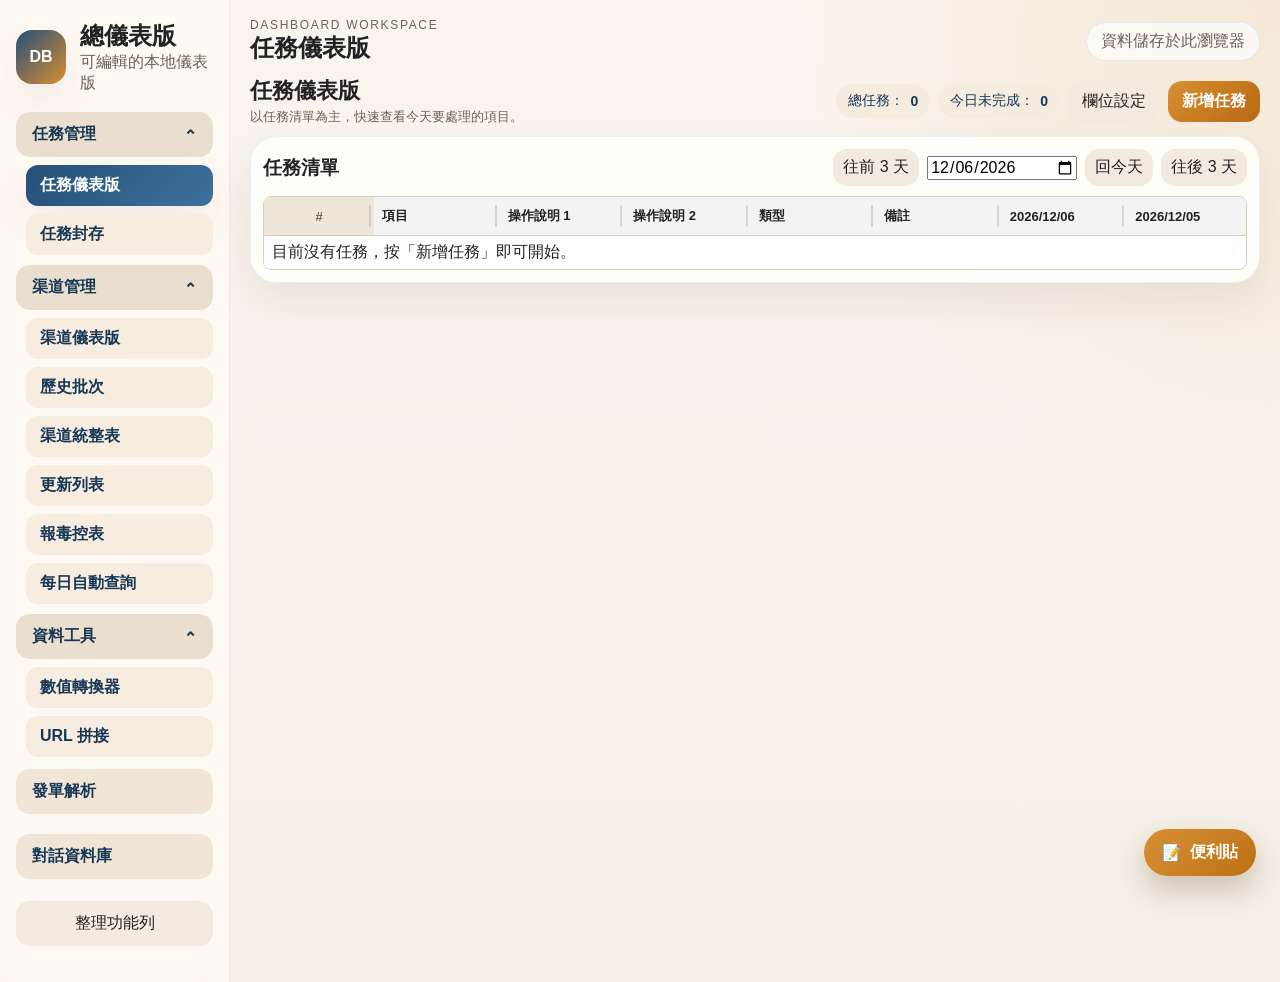
==== index.html @ 3f9ff65b "Improve URL builder and add draggable navigation and channel editors" ====
<!DOCTYPE html>
<html lang="zh-Hant">
  <head>
    <meta charset="UTF-8" />
    <meta name="viewport" content="width=device-width, initial-scale=1.0" />
    <title>總儀表版</title>
    <link rel="stylesheet" href="./styles.css?v=20260909-task-groups" />
    <link rel="stylesheet" href="./channel-summary-ux.css?v=20260916-1" />
    <link rel="stylesheet" href="./url-builder.css?v=20260923-2" />
  </head>
  <body>
    <div class="app-shell">
      <aside class="sidebar">
        <div class="brand">
          <div class="brand-mark">DB</div>
          <div>
            <h1>總儀表版</h1>
            <p>可編輯的本地儀表版</p>
          </div>
        </div>

        <nav class="nav">
          <div class="nav-group" data-group="tasks">
            <button class="nav-group-toggle is-open" data-nav-group="tasks" type="button">
              <span>任務管理</span>
              <span class="nav-group-arrow">⌄</span>
            </button>
            <div class="nav-submenu is-open" data-nav-submenu="tasks">
              <button class="nav-button is-active" data-view="tasks">任務儀表版</button>
              <button class="nav-button" data-view="task-archive">任務封存</button>
            </div>
          </div>

          <div class="nav-group" data-group="channels">
            <button class="nav-group-toggle is-open" data-nav-group="channels" type="button">
              <span>渠道管理</span>
              <span class="nav-group-arrow">⌄</span>
            </button>
            <div class="nav-submenu is-open" data-nav-submenu="channels">
              <button class="nav-button" data-view="channels">渠道儀表版</button>
              <button class="nav-button" data-view="channel-history">歷史批次</button>
              <button class="nav-button" data-view="channel-summary">渠道統整表</button>
              <button class="nav-button" data-view="update-list">更新列表</button>
              <button class="nav-button" data-view="poison-monitor">&#22577;&#27602;&#25511;&#34920;</button>
              <button class="nav-button" data-view="google-play-monitor">每日自動查詢</button>
            </div>
          </div>

          <button class="nav-button nav-button-standalone" data-view="tools">資料工具</button>
          <button class="nav-button nav-button-standalone" data-view="url-builder" type="button">URL 拼接</button>
          <!-- 新增發單解析功能列，可自訂欄位、排序與篩選 -->
          <button class="nav-button nav-button-standalone" data-view="orders">發單解析</button>
          <button class="nav-button nav-button-standalone dialog-db-nav-btn" data-view="conversation-db" type="button">對話資料庫</button>
          <!-- 編輯功能列按鈕：可切換左側功能列的編輯模式 -->
          <button id="nav-edit-toggle" class="secondary-button nav-edit-toggle" type="button">編輯功能列</button>
        </nav>
      </aside>

      <main class="main-content">
        <header class="page-header">
          <div>
            <p class="eyebrow">Dashboard Workspace</p>
            <h2 id="page-title">任務儀表版</h2>
          </div>
          <div class="toolbar">
            <span id="save-status" class="save-status" role="status">資料儲存於此瀏覽器</span>
          </div>
        </header>

        <section id="undo-banner" class="undo-banner" hidden>
          <div>
            <strong id="undo-title">已刪除資料</strong>
            <p id="undo-text">你可以復原剛剛刪掉的資料。</p>
          </div>
          <div class="undo-actions">
            <button id="undo-btn" class="secondary-button">復原</button>
            <button id="dismiss-undo-btn" class="ghost-button">關閉</button>
          </div>
        </section>

        <section id="tasks-view" class="view is-active">
          <div class="task-topbar">
            <div>
              <h3 class="task-topbar-title">任務儀表版</h3>
              <p class="task-topbar-text">以任務清單為主，快速查看今天要處理的項目。</p>
            </div>
            <div class="task-topbar-actions">
              <span class="summary-pill">總任務：<strong id="task-total-count">0</strong></span>
              <span class="summary-pill"><span id="task-open-label">今日未完成：</span><strong id="task-open-count">0</strong></span>
              <button id="task-field-settings-btn" class="secondary-button compact-button" type="button">欄位設定</button>
              <button id="add-task-btn" class="primary-button compact-button">新增任務</button>
            </div>
          </div>

          <section class="panel">
            <div class="panel-header">
              <div>
                <h3>任務清單</h3>
              </div>
              <div class="history-toolbar">
                <button id="task-prev-range-btn" class="secondary-button compact-mini-button" type="button">往前 3 天</button>
                <input id="task-anchor-date" type="date" class="date-input" autocomplete="off" />
                <button id="task-today-btn" class="secondary-button compact-mini-button" type="button">回今天</button>
                <button id="task-next-range-btn" class="secondary-button compact-mini-button" type="button">往後 3 天</button>
              </div>
            </div>

            <div class="table-wrap spreadsheet-wrap">
              <table class="spreadsheet-table">
                <thead id="task-table-head"></thead>
                <tbody id="task-table-body"></tbody>
              </table>
            </div>
          </section>
        </section>

        <section id="task-archive-view" class="view">
          <div class="task-topbar">
            <div>
              <h3 class="task-topbar-title">任務封存</h3>
              <p class="task-topbar-text">封存後的任務會留在這裡，方便查詢、復原或永久刪除。</p>
            </div>
            <div class="task-topbar-actions">
              <span class="summary-pill">封存數：<strong id="task-archive-count">0</strong></span>
            </div>
          </div>

          <section class="panel">
            <div class="panel-header">
              <div>
                <h3>封存任務查詢</h3>
              </div>
              <div class="history-toolbar">
                <input id="task-archive-search" type="text" class="date-input" placeholder="搜尋項目或備註" />
                <select id="task-archive-type-filter" class="date-input"></select>
                <button id="task-archive-clear-btn" class="secondary-button compact-mini-button" type="button">清除條件</button>
              </div>
            </div>

            <div class="table-wrap spreadsheet-wrap">
              <table class="spreadsheet-table">
                <thead id="task-archive-table-head"></thead>
                <tbody id="task-archive-table-body"></tbody>
              </table>
            </div>
          </section>
        </section>

        <section id="channels-view" class="view">
          <div class="task-topbar">
            <div>
              <h3 class="task-topbar-title">渠道整合表</h3>
              <p class="task-topbar-text">把回U兩張表合在一起，用時間排序，適合同一天多次更新。</p>
            </div>
            <div class="task-topbar-actions">
              <span class="summary-pill">總筆數：<strong id="channel-total-count">0</strong></span>
              <!-- 新增：顯示勾選的最新金額加總 -->
              <span class="summary-pill" id="channel-selected-sum-pill">勾選加總：<strong id="channel-selected-sum">0</strong></span>
              <span class="summary-pill">已隱藏：<strong id="channel-hidden-count">0</strong> 筆</span>
              <button id="hide-selected-channels-btn" class="secondary-button compact-button" type="button">隱藏勾選</button>
              <button id="restore-hidden-channels-btn" class="secondary-button compact-button" type="button">恢復隱藏</button>
              <button id="channel-capture-btn" class="secondary-button compact-button" type="button">截圖模式</button>
              <button id="channel-field-settings-btn" class="secondary-button compact-button" type="button">欄位設定</button>
              <button id="duplicate-channel-batch-btn" class="secondary-button compact-button" type="button">新增批次</button>
              <button id="add-channel-btn" class="primary-button compact-button">新增紀錄</button>
            </div>
          </div>

          <section class="panel">
            <div class="panel-header">
              <div class="panel-title-block">
                <h3>回U整合清單</h3>
              </div>
              <div class="history-toolbar">
                <div id="channel-capture-pagination" class="capture-pagination" hidden>
                  <button id="capture-prev-page-btn" class="secondary-button compact-mini-button" type="button">上一頁</button>
                  <span id="capture-page-indicator" class="summary-pill">第 1 / 1 頁</span>
                  <button id="capture-next-page-btn" class="secondary-button compact-mini-button" type="button">下一頁</button>
                </div>
                <label class="batch-time-label">
                  <span>本次處理時間</span>
                  <input id="channel-batch-time" type="datetime-local" class="date-input" />
                </label>
                <div id="channel-batch-time-display" class="batch-time-display" hidden></div>
                <button id="apply-batch-time-btn" class="secondary-button compact-mini-button" type="button">套用到全部</button>
              </div>
            </div>

            <div class="channel-batch-note-row">
              <label class="batch-note-label">
                <span>批次備註</span>
                <input id="channel-batch-note" type="text" class="batch-note-input" placeholder="例如：下午批次、已通知營運" />
              </label>
            </div>

            <div class="table-wrap">
              <table class="channel-log-table">
                <thead id="channel-table-head"></thead>
                <tbody id="channel-table-body"></tbody>
              </table>
            </div>
          </section>

        </section>

        <section id="channel-summary-view" class="view">
          <div class="task-topbar">
            <div>
              <h3 class="task-topbar-title">渠道統整表</h3>
              <p class="task-topbar-text">同步 Google Sheet「渠道APPID總表」的最新內容，並可直接搜尋與篩選。</p>
            </div>
            <div class="task-topbar-actions">
              <span class="summary-pill">來源：<strong>渠道APPID總表</strong></span>
              <span class="summary-pill">筆數：<strong id="channel-summary-count">0</strong></span>
              <span class="summary-pill">昨日新增：<strong id="channel-summary-yesterday-new-total">0</strong></span>
              <span class="summary-pill">昨日DAU：<strong id="channel-summary-yesterday-dau-total">0</strong></span>
              <span class="summary-pill">昨日充值：<strong id="channel-summary-yesterday-recharge-total">0</strong></span>
              <span id="channel-summary-sync-status" class="summary-pill">尚未同步</span>
              <button id="channel-summary-refresh-btn" class="secondary-button compact-button" type="button">重新整理</button>
            </div>
          </div>

          <section class="panel">
            <div class="panel-header">
              <div>
                <h3>Google Sheet 同步表</h3>
              </div>
              <div class="history-toolbar">
                <select id="channel-summary-sync-mode" class="date-input channel-summary-filter">
                  <option value="sheet-direct">Google Sheet 直接讀取</option>
                  <option value="public-csv">公開 CSV 連結</option>
                  <option value="apps-script">Apps Script API</option>
                </select>
                <input id="channel-summary-sync-url" type="text" class="date-input channel-summary-sync-url" placeholder="貼上公開 CSV 或 Apps Script API 網址" />
                <button id="channel-summary-sync-save-btn" class="secondary-button compact-mini-button" type="button">儲存同步來源</button>
                <input id="channel-summary-search" type="text" class="date-input channel-summary-search" placeholder="搜尋 APPID、渠道名稱、渠道或版本" />
                <select id="channel-summary-channel-filter" class="date-input channel-summary-filter"></select>
                <select id="channel-summary-version-filter" class="date-input channel-summary-filter"></select>
                <select id="channel-summary-confirm-filter" class="date-input channel-summary-filter"></select>
                <select id="channel-summary-joint-channel-filter" class="date-input channel-summary-filter"></select>
                <select id="channel-summary-package-name-filter" class="date-input channel-summary-filter"></select>
                <button id="channel-summary-clear-btn" class="secondary-button compact-mini-button" type="button">清除條件</button>
                <button id="channel-summary-field-settings-btn" class="secondary-button compact-mini-button" type="button">欄位設定</button>
              </div>
            </div>

            <div id="channel-summary-message" class="channel-summary-message" hidden></div>
            <div id="channel-summary-help" class="channel-summary-help">
              這張 Google Sheet 是私人權限時，前端頁面不能直接讀取。
          
    已經幫你在專案裡準備好 <code>channel_summary_api.gs</code>。
              部署最新版後，按「重新整理」才會讀取 Google Sheet 第一列表頭與資料；日後新增、刪除或改名欄位，也會在這次手動同步時更新，不必再修改網站程式。
            </div>

            <div class="table-wrap spreadsheet-wrap">
              <table class="spreadsheet-table channel-summary-table">
                <thead id="channel-summary-table-head"></thead>
                <tbody id="channel-summary-table-body"></tbody>
              </table>
            </div>
          </section>
        </section>

        <section id="channel-history-view" class="view">
          <div class="task-topbar">
            <div>
              <h3 class="task-topbar-title">歷史批次</h3>
              <p class="task-topbar-text">查詢舊批次內容，必要時可以整批刪除。</p>
            </div>
            <div class="task-topbar-actions">
              <button id="delete-history-batch-btn" class="danger-button compact-button" type="button">刪除這個批次</button>
            </div>
          </div>

          <section class="panel">
            <div class="panel-header">
              <div>
                <h3>歷史批次查詢</h3>
              </div>
              <div class="history-toolbar">
                <label class="batch-time-label">
                  <span>開始時間</span>
                  <input id="channel-history-start" type="datetime-local" class="date-input" />
                </label>
                <label class="batch-time-label">
                  <span>結束時間</span>
                  <input id="channel-history-end" type="datetime-local" class="date-input" />
                </label>
                <select id="channel-history-batch-select" class="date-input"></select>
                <button id="channel-history-clear-btn" class="secondary-button compact-mini-button" type="button">清除條件</button>
              </div>
            </div>

            <div class="table-wrap">
              <table class="channel-log-table">
                <thead id="channel-history-table-head"></thead>
                <tbody id="channel-history-table-body"></tbody>
              </table>
            </div>
          </section>
        </section>

        <section id="tools-view" class="view">
          <div class="task-topbar">
            <div>
              <h3 class="task-topbar-title">資料工具</h3>
              <p class="task-topbar-text">把原本側邊資料工具和數值轉換器整理到同一頁，使用上比較乾淨。</p>
            </div>
          </div>

          <section class="panel tools-panel">
            <div class="panel-header">
              <div>
                <h3>本機資料</h3>
              </div>
            </div>
            <div class="tools-actions">
              <button id="seed-demo-btn" class="secondary-button">載入示範資料</button>
              <button id="export-btn" class="secondary-button">匯出 JSON</button>
              <button id="pre-import-export-btn" class="secondary-button" type="button">匯出匯入前備份</button>
              <label class="file-input-label tools-file-label">
                匯入 JSON
                <input id="import-input" type="file" accept="application/json" />
              </label>
              <button id="reset-btn" class="danger-button">清除本機資料</button>
            </div>
            <p class="hint">
              目前是本機版，資料會存在你的瀏覽器 `localStorage`。之後可以再改成接 Google Sheet API、Airtable、Supabase 或你的後端。
            </p>
          </section>

          <section class="panel tools-panel">
            <div class="panel-header">
              <div>
                <h3>轉換工具</h3>
              </div>
            </div>
            <iframe id="tools-embed" class="tools-embed-frame" src="./tools.html" title="資料工具"></iframe>
          </section>
        </section>

        <!-- 發單解析頁面 -->
        <section id="orders-view" class="view">
          <div class="task-topbar">
            <div>
              <h3 class="task-topbar-title">發單解析</h3>
              <p class="task-topbar-text">直接於下方表格新增或編輯資料，可自訂欄位、排序、篩選並複製所選欄位。</p>
            </div>
          </div>

          <section class="panel orders-panel">
            <div class="panel-header">
              <div>
                <h3>發單資料</h3>
              </div>
            </div>
            <div class="orders-controls">
              <!-- 移除上方輸入區，直接在表格中填寫 -->
              <div class="orders-actions">
                <button id="orders-add-btn" class="secondary-button" type="button">新增空白記錄</button>
                <button id="orders-add-col-btn" class="secondary-button" type="button">新增欄位</button>
                <button id="orders-copy-btn" class="secondary-button" type="button">複製資料</button>
                <!-- 複製筆數：可指定要複製的資料筆數，預設複製全部 -->
                <input id="orders-copy-count" type="number" min="1" class="date-input" style="width:100px" placeholder="複製筆數" />
                <button id="orders-save-batch-btn" class="primary-button" type="button">儲存批次</button>
                <input id="orders-search" type="text" class="date-input" placeholder="搜尋全部欄位" />
              </div>
              <!-- 複製欄位選擇器：可勾選要複製的欄位 -->
              <div id="orders-copy-select" class="copy-select"></div>
              <div id="orders-count" class="orders-count">筆數：0</div>
              <div class="table-wrap">
                <table class="record-table orders-table">
                  <thead id="orders-table-head"></thead>
                  <tbody id="orders-table-body"></tbody>
                </table>
              </div>
              <!-- 批次歷史列表 -->
              <div class="orders-batch-panel">
                <h4>批次歷史</h4>
                <table class="record-table orders-batch-table">
                  <thead>
                    <tr><th>批次時間</th><th>筆數</th><th>操作</th></tr>
                  </thead>
                  <tbody id="orders-batch-list"></tbody>
                </table>
              </div>
            </div>
          </section>
        </section>

        <!-- 更新列表頁面：顯示渠道統整表的最新資料，並可手動刷新、搜尋與篩選 -->
        <!-- 更新列表頁面：顯示更新記錄分頁的最新資料，並可手動刷新、搜尋與篩選 -->
        <section id="update-list-view" class="view">
          <div class="task-topbar">
            <div>
              <h3 class="task-topbar-title">更新列表</h3>
              <p class="task-topbar-text">顯示更新記錄分頁的最新資料，可手動更新與搜尋。</p>
            </div>
            <div class="task-topbar-actions">
              <span class="summary-pill">筆數：<strong id="update-list-count">0</strong></span>
              <span id="update-list-sync-status" class="summary-pill">尚未同步</span>
              <button id="update-list-refresh-btn" class="secondary-button compact-button" type="button">重新整理</button>
            </div>
          </div>


          <section class="panel">

            <div class="panel-header">
              <div>
              <h3>更新記錄表</h3>
              </div>
              <div class="history-toolbar">
                <select id="update-list-sync-mode" class="date-input channel-summary-filter">
                  <option value="apps-script">Apps Script API</option>
                  <option value="public-csv">公開 CSV 連結</option>
                  <option value="sheet-direct">Google Sheet 直接讀取</option>
                </select>
                <input id="update-list-sync-url" type="text" class="date-input channel-summary-sync-url" placeholder="貼上更新記錄的 Apps Script API 網址" />
                <button id="update-list-sync-save-btn" class="secondary-button compact-mini-button" type="button">儲存同步來源</button>
                <input id="update-list-search" type="text" class="date-input" placeholder="搜尋任何欄位" />
                <button id="update-list-clear-btn" class="secondary-button compact-mini-button" type="button">清除條件</button>
              </div>
            </div>

            <div id="update-list-message" class="channel-summary-message" hidden></div>
            <div id="update-list-help" class="channel-summary-help">
              更新列表可獨立設定資料來源。若使用同一支 Apps Script，直接貼同一個 Web App 網址即可，系統會自動加上 <code>type=updates</code> 讀取「更新記錄」分頁。
            </div>
            <div class="table-wrap spreadsheet-wrap">
              <table class="spreadsheet-table update-list-table">
                <thead id="update-list-table-head"></thead>
                <tbody id="update-list-table-body"></tbody>
              </table>
            </div>
          </section>
        </section>

        <section id="poison-monitor-view" class="view">
          <div class="task-topbar">
            <div>
              <h3 class="task-topbar-title">&#22577;&#27602;&#25511;&#34920;</h3>
              <p class="task-topbar-text">&#21516;&#27493; Google Sheet&#12300;&#24375;&#24369;&#36681;&#35320;&#30332;&#12301;&#20998;&#38913;&#65292;&#21487;&#25628;&#23563;&#12289;&#25490;&#24207;&#33287;&#31721;&#36984;&#22577;&#27602;&#29376;&#24907;&#12290;</p>
            </div>
            <div class="task-topbar-actions">
              <span class="summary-pill">&#20358;&#28304;&#65306;<strong>&#24375;&#24369;&#36681;&#35320;&#30332;</strong></span>
              <span class="summary-pill">&#31558;&#25976;&#65306;<strong id="poison-monitor-count">0</strong></span>
              <span class="summary-pill">&#24050;&#22577;&#27602;&#65306;<strong id="poison-monitor-poison-count">0</strong></span>
              <span id="poison-monitor-sync-status" class="summary-pill">&#23578;&#26410;&#21516;&#27493;</span>
              <button id="poison-monitor-refresh-btn" class="secondary-button compact-button" type="button">&#37325;&#26032;&#25972;&#29702;</button>
            </div>
          </div>

          <section class="panel">
            <div class="panel-header">
              <div><h3>Google Sheet &#24375;&#24369;&#36681;&#35320;&#30332;&#34920;</h3></div>
              <div class="history-toolbar">
                <select id="poison-monitor-sync-mode" class="date-input channel-summary-filter">
                  <option value="apps-script">Apps Script API</option>
                  <option value="public-csv">&#20844;&#38283; CSV &#36899;&#32080;</option>
                  <option value="sheet-direct">Google Sheet &#30452;&#25509;&#35712;&#21462;</option>
                </select>
                <input id="poison-monitor-sync-url" type="text" class="date-input channel-summary-sync-url" placeholder="Google Sheet &#25110; Apps Script API &#32178;&#22336;" />
                <button id="poison-monitor-sync-save-btn" class="secondary-button compact-mini-button" type="button">&#20786;&#23384;&#21516;&#27493;&#20358;&#28304;</button>
                <input id="poison-monitor-search" type="text" class="date-input channel-summary-search" placeholder="&#25628;&#23563; APPID&#12289;&#36938;&#25138;&#21517;&#31281;&#12289;&#21253;&#21517;&#25110;&#20854;&#20182;&#27396;&#20301;" />
                <select id="poison-monitor-channel-filter" class="date-input channel-summary-filter"></select>
                <select id="poison-monitor-version-filter" class="date-input channel-summary-filter"></select>
                <select id="poison-monitor-category-filter" class="date-input channel-summary-filter"></select>
                <select id="poison-monitor-poison-filter" class="date-input channel-summary-filter">
                  <option value="">&#20840;&#37096;&#22577;&#27602;&#29376;&#24907;</option>
                  <option value="poisoned">&#24050;&#22577;&#27602;</option>
                  <option value="clean">&#26410;&#22577;&#27602;</option>
                </select>
                <select id="poison-monitor-store-online-filter" class="date-input channel-summary-filter"></select>
                <select id="poison-monitor-offline-date-filter" class="date-input channel-summary-filter"></select>
                <select id="poison-monitor-marketing-spend-filter" class="date-input channel-summary-filter"></select>
                <button id="poison-monitor-clear-btn" class="secondary-button compact-mini-button" type="button">&#28165;&#38500;&#26781;&#20214;</button>
                <button id="poison-monitor-field-settings-btn" class="secondary-button compact-mini-button" type="button">&#27396;&#20301;&#35373;&#23450;</button>
              </div>
            </div>
            <div id="poison-monitor-message" class="channel-summary-message" hidden></div>
            <div class="channel-summary-help">
              Google Sheet &#32178;&#22336;&#26371;&#33258;&#21205;&#20999;&#25563;&#28858;&#30452;&#25509;&#35712;&#21462;&#65307;Apps Script API &#35531;&#20351;&#29992; <code>/exec</code> &#32178;&#22336;&#65292;&#31995;&#32113;&#26371;&#33258;&#21205;&#21152;&#19978; <code>type=trigger-monitor</code>&#12290;
            </div>
            <div class="table-wrap spreadsheet-wrap">
              <table class="spreadsheet-table poison-monitor-table">
                <thead id="poison-monitor-table-head"></thead>
                <tbody id="poison-monitor-table-body"></tbody>
              </table>
            </div>
          </section>

          <dialog id="poison-monitor-field-dialog" class="settings-modal">
            <form method="dialog" class="settings-modal-card">
              <div class="settings-modal-head">
                <div><p class="panel-label">Field Settings</p><h3>&#22577;&#27602;&#25511;&#34920;&#27396;&#20301;&#35373;&#23450;</h3></div>
                <button class="icon-button" value="cancel" aria-label="&#38364;&#38281;">&#10005;</button>
              </div>
              <div id="poison-monitor-field-list" class="settings-list"></div>
            </form>
          </dialog>
        </section>

        <section id="google-play-monitor-view" class="view">
          <div class="task-topbar">
            <div>
              <h3 class="task-topbar-title">每日自動查詢</h3>
              <p class="task-topbar-text">輸入 APPID，固定於每日 10:00 與 15:00 查詢 Tenjin 註冊結果。</p>
            </div>
          </div>

          <section class="panel tenjin-monitor-panel">
            <div class="tenjin-monitor-heading">
              <div>
                <p class="section-eyebrow">Tenjin 註冊數監控</p>
                <h3>每日自動查詢註冊結果</h3>
                <p class="task-topbar-text">北京時間 10:00 與 15:00 查詢昨日至今日，最近結果顯示完成註冊與進入驗證碼頁的數量。</p>
              </div>
              <div class="tenjin-monitor-actions">
                <button id="tenjin-run-now-btn" class="primary-button compact-button" type="button">立即查詢並更新</button>
                <span id="tenjin-monitor-status" class="google-play-service-status">正在讀取…</span>
                <button id="tenjin-check-now-btn" class="secondary-button compact-button" type="button">重新整理結果</button>
              </div>
            </div>

            <div class="tenjin-monitor-config">
              <label>
                <span>APPID（可一次設定多個）</span>
                <textarea id="tenjin-appids-input" rows="3" placeholder="135010216&#10;可用空格、逗號或換行分隔" readonly></textarea>
              </label>
              <button id="tenjin-save-appids-btn" class="primary-button" type="button">前往 GitHub 設定 APPID</button>
            </div>
            <div id="tenjin-monitor-message" class="channel-summary-message" hidden></div>
            <div class="table-wrap spreadsheet-wrap">
              <table class="spreadsheet-table tenjin-monitor-table">
                <thead>
                  <tr>
                    <th>#</th>
                    <th>APPID</th>
                    <th>10:00 執行時間</th>
                    <th>15:00 執行時間</th>
                    <th>最近結果</th>
                    <th>最後查詢</th>
                    <th>狀態</th>
                    <th>操作</th>
                  </tr>
                </thead>
                <tbody id="tenjin-monitor-body"></tbody>
              </table>
            </div>
            <div id="tenjin-monitor-empty" class="google-play-empty">尚未設定 APPID。</div>
          </section>
        </section>

        <section id="conversation-db-view" class="view">
          <div class="task-topbar">
            <div>
              <h3 class="task-topbar-title">對話資料庫</h3>
              <p class="task-topbar-text">中英文／印度文對照、分類、標籤、收藏與最近使用的客服話術資料庫。</p>
            </div>
            <div class="toolbar-pills">
              <span class="summary-pill">分類：<strong id="dialog-category-count">0</strong></span>
              <span class="summary-pill">話術：<strong id="dialog-template-count">0</strong></span>
            </div>
          </div>

          <section class="panel dialog-db-panel">
            <div class="dialog-db-toolbar">
              <input id="dialog-search" class="search-input" placeholder="搜尋標題、分類、TAG 或話術內容…" />
              <button id="dialog-clear-search-btn" class="ghost-button compact-mini-button" type="button">清除搜尋</button>
              <button id="dialog-export-btn" class="secondary-button" type="button">匯出話術</button>
              <button id="dialog-import-btn" class="secondary-button" type="button">匯入話術</button>
              <input id="dialog-import-file" type="file" accept="application/json,.json" hidden />
              <button id="dialog-add-category-btn" class="secondary-button" type="button">新增分類</button>
              <button id="dialog-manage-categories-btn" class="secondary-button" type="button">管理分類</button>
              <button id="dialog-add-template-btn" class="primary-button" type="button">新增話術</button>
            </div>

            <div class="dialog-db-layout">
              <aside class="dialog-categories">
                <div class="dialog-section-title">分類</div>
                <div id="dialog-category-list" class="dialog-category-list"></div>
              </aside>

              <aside class="dialog-template-list-wrap">
                <div class="dialog-section-title">話術列表</div>
                <div id="dialog-template-list" class="dialog-template-list"></div>
              </aside>

              <section class="dialog-editor">
                <div class="dialog-editor-head">
                  <input id="dialog-title" placeholder="標題 / 用途" />
                  <select id="dialog-category-input" title="分類"></select>
                </div>

                <div class="dialog-editor-meta">
                  <input id="dialog-tags" placeholder="TAG，例如：withdrawal, utr, pending" />
                  <span id="dialog-editor-status" class="dialog-editor-status" aria-live="polite">選擇話術或新增一筆</span>
                </div>

                <div class="dialog-text-grid">
                  <label>
                    <span>中文內容</span>
                    <textarea id="dialog-zh" placeholder="中文話術"></textarea>
                  </label>
                  <label>
                    <span>英文內容</span>
                    <textarea id="dialog-en" placeholder="English template"></textarea>
                  </label>
                  <label>
                    <span>印度文內容</span>
                    <textarea id="dialog-hi" placeholder="Hindi template"></textarea>
                  </label>
                  <label>
                    <span>備註</span>
                    <textarea id="dialog-note" placeholder="內部備註"></textarea>
                  </label>
                </div>

                <div class="dialog-editor-actions">
                  <div class="dialog-primary-actions">
                    <button id="dialog-save-btn" class="primary-button" type="button">儲存話術</button>
                    <button id="dialog-favorite-btn" class="secondary-button" type="button">加入收藏</button>
                    <button id="dialog-delete-btn" class="danger-button" type="button">刪除</button>
                  </div>
                  <div class="dialog-copy-actions" aria-label="複製話術">
                    <button id="dialog-copy-zh-btn" class="secondary-button" type="button">複製中文</button>
                    <button id="dialog-cop
y-en-btn" class="secondary-button" type="button">複製英文</button>
                    <button id="dialog-copy-hi-btn" class="secondary-button" type="button">複製印度文</button>
                  </div>
                </div>
              </section>
            </div>
          </section>

          <dialog id="dialog-category-manager" class="dialog-category-manager">
            <div class="dialog-category-manager-card">
              <div class="dialog-category-manager-head">
                <div><p class="panel-label">Category Settings</p><h3>管理分類</h3></div>
                <button id="dialog-category-manager-close" class="ghost-button" type="button">關閉</button>
              </div>
              <p class="dialog-category-manager-hint">在這裡集中重新命名或刪除分類，話術內容不會被刪除。</p>
              <div id="dialog-category-manager-list" class="dialog-category-manager-list"></div>
            </div>
          </dialog>
        </section>

        <section id="url-builder-view" class="view">
          <div class="pwa-workspace">
            <div class="pwa-heading"><div><span class="pwa-kicker">PWA LINK BUILDER</span><h3>選渠道，快速產生連結</h3><p class="hint">填入 AID 與 TOKEN，完整網址即時生成。</p></div><button id="url-builder-manage" class="secondary-button" type="button">管理渠道 <span id="url-builder-count"></span></button></div>
            <form id="url-builder-form" autocomplete="off">
              <div class="pwa-input-card">
                <div class="pwa-field"><label for="url-builder-channel">渠道</label><select id="url-builder-channel" required></select><p id="url-builder-domain" class="hint"></p></div>
                <div class="pwa-field"><label for="url-builder-aid">AID <span>數字 ID</span></label><input id="url-builder-aid" type="text" inputmode="numeric" placeholder="例如：135010119" required /></div>
                <div class="pwa-field pwa-token-field"><label for="url-builder-token">TOKEN</label><input id="url-builder-token" type="text" placeholder="貼上 TOKEN" required spellcheck="false" autocapitalize="off" /></div>
              </div>
              <div id="url-builder-result" class="pwa-result-card"><div class="pwa-result-heading"><label for="url-builder-output">完整網址</label><span id="url-builder-result-state">等待輸入</span></div><textarea id="url-builder-output" rows="3" readonly placeholder="選好渠道並填完上方欄位，網址會顯示在這裡。" spellcheck="false"></textarea><div class="pwa-result-actions"><p id="url-builder-status" role="status" aria-live="polite"></p><button id="url-builder-clear" class="ghost-button" type="button">清空輸入</button><button id="url-builder-copy" class="primary-button" type="submit" disabled>複製網址</button></div></div>
            </form>
          </div>
        </section>
      </main>
    </div>

    <aside id="sticky-notes-panel" class="sticky-notes-panel" aria-label="臨時便利貼" hidden>
      <div class="sticky-notes-header">
        <div><p class="panel-label">Quick Notes</p><h3>臨時便利貼</h3></div>
        <div class="sticky-notes-header-actions"><button id="sticky-note-add-btn" class="secondary-button compact-mini-button" type="button">新增</button><button id="sticky-notes-close-btn" class="ghost-button compact-mini-button" type="button">關閉</button></div>
      </div>
      <p class="sticky-notes-hint">內容與完成狀態都會自動保存，關閉網頁或重新開機後仍會保留。</p>
      <div class="sticky-notes-tabs" role="tablist" aria-label="便利貼分類">
        <button id="sticky-notes-active-tab" class="sticky-notes-tab is-active" type="button" role="tab" aria-selected="true">進行中 <span id="sticky-notes-active-total">0</span></button>
        <button id="sticky-notes-archive-tab" class="sticky-notes-tab" type="button" role="tab" aria-selected="false">完成保存區 <span id="sticky-notes-archive-total">0</span></button>
      </div>
      <label id="sticky-notes-search-wrap" class="sticky-notes-search" hidden>
        <input id="sticky-notes-search" type="search" placeholder="搜尋已完成內容…" aria-label="搜尋已完成便利貼" autocomplete="off" />
      </label>
      <div id="sticky-notes-list" class="sticky-notes-list"></div>
      <div id="sticky-notes-empty" class="sticky-notes-empty">還沒有便利貼，按「新增」開始記錄。</div>
    </aside>
    <button id="sticky-notes-toggle" class="sticky-notes-toggle" type="button" aria-controls="sticky-notes-panel" aria-expanded="false"><span aria-hidden="true">📝</span><span>便利貼</span><strong id="sticky-notes-count" class="sticky-notes-count" hidden>0</strong></button>

    <template id="task-row-template">
      <tr>
        <td class="row-index"></td>
        <td><input data-field="name" type="text" placeholder="例如：渠道回U" /></td>
        <td>
          <div class="link-cell">
            <a data-link="guideUrl1" class="sheet-link" href="#" target="_blank" rel="noopener noreferrer" hidden>連結</a>
            <button data-action="edit-guide-url" data-field="guideUrl1" class="tiny-button" type="button">設定</button>
          </div>
        </td>
        <td>
          <div class="link-cell">
            <a data-link="guideUrl2" class="sheet-link" href="#" target="_blank" rel="noopener noreferrer" hidden>連結</a>
            <button data-action="edit-guide-url" data-field="guideUrl2" class="tiny-button" type="button">設定</button>
          </div>
        </td>
        <td>
          <select data-field="type">
            <option value="每日">每日</option>
            <option value="週六">週六</option>
            <option value="機動性">機動性</option>
          </select>
        </td>
        <td><input data-field="note" type="text" placeholder="備註" /></td>
        <td class="status-cell"><input data-field="todayDone" type="checkbox" /></td>
        <td class="status-cell"><input data-field="yesterdayDone" type="checkbox" /></td>
        <td class="status-cell"><input data-field="beforeYesterdayDone" type="checkbox" /></td>
        <td><button data-action="delete-task" class="icon-button">刪除</button></td>
      </tr>
    </template>

    <template id="channel-row-template">
      <tr>
        <td><input data-field="updatedAt" type="datetime-local" /></td>
        <td>
          <input data-field="source" type="text" list="channel-source-list" placeholder="可輸入或選擇來源" />
        </td>
        <td><input data-field="name" type="text" placeholder="渠道名稱" /></td>
        <td><input data-field="amount" type="text" placeholder="例如：9900" /></td>
        <td>
          <select data-field="result">
            <option value="已回U">已回U</option>
            <option value="不回U">不回U</option>
            <option value="詢問中">詢問中</option>
            <option value="目前暫無法回U">目前暫無法回U</option>
          </select>
        </td>
        <td>
          <select data-field="status">
            <option value="">-</option>
            <option value="啟用">啟用</option>
            <option value="關閉">關閉</option>
          </select>
        </td>
        <td><input data-field="note" type="text" placeholder="備註" /></td>
        <td><button data-action="delete-channel" class="icon-button icon-button-danger">刪除</button></td>
      </tr>
    </template>

    <datalist id="channel-source-list"></datalist>
    <datalist id="task-type-list"></datalist>
    <datalist id="channel-result-list"></datalist>
    <datalist id="channel-status-list"></datalist>

    <dialog id="field-settings-modal" class="settings-modal">
      <form method="dialog" class="settings-modal-card">
        <div class="settings-modal-head">
          <div>
            <p class="panel-label">Field Settings</p>
            <h3 id="field-settings-title">欄位設定</h3>
          </div>
          <button id="close-field-settings-btn" class="ghost-button" type="button">關閉</button>
        </div>

        <div class="settings-toolbar">
          <button id="add-field-from-modal-btn" class="secondary-button" type="button">新增欄位</button>
        </div>

        <div id="field-settings-list" class="settings-list"></div>
      </form>
    </dialog>

    <button id="capture-exit-btn" class="primary-button capture-exit-button" type="button" hidden>返回首頁</button>

    <script src="./channel-summary-ux.js?v=20260916-1"></script>
    <script src="./url-builder-model.js?v=20260923-2"></script>
    <script src="./app.js?v=20260923-editor"></script>

    <script src="./poison-monitor.js"></script>
    <script src="./tenjin-monitor.js?v=20260922-freshness"></script>
    <!-- 發單解析：自訂欄位、排序與篩選的互動腳本 -->
    <script>
      (function() {
        const ordersKey = 'ordersRecords';
        const columnsKey = 'ordersColumns';
        const batchesKey = 'ordersBatches';
        let orders = [];
        let columns = [];
        let sortKey = '';
        let sortDir = 'asc';
        // copyColumns: 紀錄每個欄位是否在複製時包含
        let copyColumns = [];
        // orderBatches: 儲存批次資料及時間
        let orderBatches = [];

        function loadOrders() {
          try {
            const raw = localStorage.getItem(ordersKey);
            orders = raw ? JSON.parse(raw) : [];
          } catch (e) {
            orders = [];
          }
        }

        function loadColumns() {
          try {
            const raw = localStorage.getItem(columnsKey);
            columns = Array.isArray(JSON.parse(raw)) ? JSON.parse(raw) : [];
          } catch (e) {
            columns = [];
          }
          if (!columns || columns.length === 0) {
            columns = [
              { key: 'id', name: 'New ID' },
              { key: 'time', name: '發單時間' },
              { key: 'pay', name: '金流' },
            ];
          }
          // 初始化複製欄位設定：預設全選
          copyColumns = columns.map(() => true);
        }

        function saveOrders() {
          // 在儲存前，移除所有臨時的 __selected 標記，避免寫入 localStorage
          const sanitized = orders.map(order => {
            const copy = { ...order };
            delete copy.__selected;
            return copy;
          });
          localStorage.setItem(ordersKey, JSON.stringify(sanitized));
        }

        function saveColumns() {
          localStorage.setItem(columnsKey, JSON.stringify(columns));
        }

        // 批次資料載入
        function loadBatches() {
          try {
            const raw = localStorage.getItem(batchesKey);
            orderBatches = raw ? JSON.parse(raw) : [];
          } catch (e) {
            orderBatches = [];
          }
        }

        // 批次資料儲存
        function saveBatches() {
          localStorage.setItem(batchesKey, JSON.stringify(orderBatches));
        }

        function getNewColumnKey() {
          let idx = 1;
          const existing = new Set(columns.map(c => c.key));
          while (existing.has('col' + idx)) idx++;
          return 'col' + idx;
        }

        function addEmptyOrder() {
          const record = {};
          columns.forEach(col => {
            record[col.key] = '';
          });
          orders.push(record);
          saveOrders();
          renderTable();
        }

        function addColumn() {
          const name = prompt('請輸入新的欄位名稱：');
          if (!name) return;
          const key = getNewColumnKey();
          columns.push({ key, name });
          orders.forEach(order => {
            order[key] = '';
          });
          saveColumns();
          saveOrders();
          // 新增欄位時預設將其加入複製範圍
          copyColumns.push(true);
          renderTable();
        }

        function renameColumn(key) {
          const col = columns.find(c => c.key === key);
          if (!col) return;
          const newName = prompt('請輸入新的欄位名稱：', col.name);
          if (!newName) return;
          col.name = newName;
          saveColumns();
          renderTable();

        }


        function sortBy(key) {
          if (sortKey === key) {
            sortDir = sortDir === 'asc' ? 'desc' : 'asc';
          } else {
            sortKey = key;
            sortDir = 'asc';
          }
          orders.sort((a, b) => {
            const aVal = a[key] || '';
            const bVal = b[key] || '';
            if (aVal < bVal) return sortDir === 'asc' ? -1 : 1;
            if (aVal > bVal) return sortDir === 'asc' ? 1 : -1;
            return 0;
          });
          saveOrders();
          renderTable();
        }

        function renderTable() {
          const head = document.getElementById('orders-table-head');
          const body = document.getElementById('orders-table-body');
          if (!head || !body) return;
          head.innerHTML = '';
          const headerRow = document.createElement('tr');
          // 新增選擇欄標題
          const selTh = document.createElement('th');
          selTh.style.width = '30px';
          // 全選 checkbox
          const selAllCb = document.createElement('input');
          selAllCb.type = 'checkbox';
          selAllCb.id = 'orders-select-all';
          selAllCb.addEventListener('change', (e) => {
            const checked = e.target.checked;
            // 設定所有項目的 __selected
            orders.forEach(order => {
              order.__selected = checked;
            });
            // 重新渲染表格但不改變排序
            renderTable();
          });
          selTh.appendChild(selAllCb);
          headerRow.appendChild(selTh);
          // 產生欄位標題
          columns.forEach(col => {
            const th = document.createElement('th');
            th.textContent = col.name;
            th.dataset.key = col.key;
            th.addEventListener('click', () => sortBy(col.key));
            th.addEventListener('dblclick', (e) => {
              e.stopPropagation();
              renameColumn(col.key);
            });
            // indicate sort direction on current key
            if (col.key === sortKey) {
              const arrow = document.createElement('span');
              arrow.textContent = sortDir === 'asc' ? ' ▲' : ' ▼';
              th.appendChild(arrow);
            }
            headerRow.appendChild(th);
          });
          // 操作欄
          const opTh = document.createElement('th');
          opTh.textContent = '操作';
          headerRow.appendChild(opTh);
          head.appendChild(headerRow);

          // build body
          body.innerHTML = '';
          const searchVal = (document.getElementById('orders-search')?.value || '').trim().toLowerCase();
          let count = 0;
          orders.forEach((order, idx) => {
            // filter
            if (searchVal) {
              const match = columns.some(col => {
                const val = (order[col.key] || '').toString().toLowerCase();
                return val.includes(searchVal);
              });
              if (!match) return;
            }
            const tr = document.createElement('tr');
            // 選擇欄
            const selTd = document.createElement('td');
            selTd.style.textAlign = 'center';
            const selCb = document.createElement('input');
            selCb.type = 'checkbox';
            selCb.checked = !!order.__selected;

            selCb.addEventListener('change', () => {
              order.__selected = selCb.checked;
              // 更新全選狀態
              const allChecked = orders.every(o => o.__selected);
              const selAll = document.getElementById('orders-select-all');
              if (selAll) selAll.checked = allChecked;
            });
            selTd.appendChild(selCb);
            tr.appendChild(selTd);
            // 欄位資料
            columns.forEach(col => {
              const td = document.createElement('td');
              const input = document.createElement('input');
              input.type = 'text';
              input.value = order[col.key] || '';
              input.addEventListener('input', (e) => {
                order[col.key] = e.target.value;
                saveOrders();
              });
              td.appendChild(input);
              tr.appendChild(td);
            });
            // action cell
            const tdAction = document.createElement('td');
            const delBtn = document.createElement('button');
            delBtn.className = 'danger-button compact-mini-button';
            delBtn.textContent = '刪除';
            delBtn.addEventListener('click', () => {
              orders.splice(idx, 1);
              saveOrders();
              renderTable();
            });
            tdAction.appendChild(delBtn);
            tr.appendChild(tdAction);
            body.appendChild(tr);
            count++;
          });
          const countEl = document.getElementById('orders-count');
          if (countEl) {
            countEl.textContent = '筆數：' + count;
          }
          // 更新複製欄位選擇器
          renderCopySelector();
        }

        function parseOrders() {
          const textarea = document.getElementById('orders-input');
          if (!textarea) return;
          const text = textarea.value.trim();
          if (!text) return;
          const lines = text.split(/\n+/);
          lines.forEach(line => {
            const parts = line.trim().split(/[\t,\s]+/).filter(Boolean);
            if (!parts.length) return;
            const record = {};
            columns.forEach((col, idx) => {
              record[col.key] = parts[idx] || '';
            });
            orders.push(record);
          });
          saveOrders();
          textarea.value = '';
          renderTable();
        }

        function clearInput() {
          const textarea = document.getElementById('orders-input');
          if (textarea) textarea.value = '';
        }

        function fallbackCopy(text) {
          const temp = document.createElement('textarea');
          temp.value = text;
          temp.style.position = 'fixed';
          temp.style.left = '-9999px';
          document.body.appendChild(temp);
          temp.select();
          document.execCommand('copy');
          document.body.removeChild(temp);
          alert('資料已複製到剪貼簿');
        }

        function copyOrders() {
          if (!orders.length) return;
          // 先檢查是否有選擇行，若有則只複製選擇的行，否則全選
          let rows = orders.filter(order => order.__selected);
          if (rows.length === 0) rows = orders;
          // 若指定複製筆數，則限制行數
          const countInput = document.getElementById('orders-copy-count');
          let limit = 0;
          if (countInput && countInput.value) {
            const n = parseInt(countInput.value);
            if (!isNaN(n) && n > 0) limit = n;
          }
          let rowsToCopy = rows;
          if (limit > 0) {
            rowsToCopy = rows.slice(0, limit);
          }
          const lines = rowsToCopy.map(order => {
            const parts = [];
            columns.forEach((col, idx) => {
              if (copyColumns[idx]) {
                parts.push(order[col.key] || '');
              }
            });
            return parts.join('\t');
          }).join('\n');
          if (navigator.clipboard && navigator.clipboard.writeText) {
            navigator.clipboard.writeText(lines).then(() => {
              alert('資料已複製到剪貼簿');
            }).catch(() => fallbackCopy(lines));
          } else {
            fallbackCopy(lines);
          }
        }

        // 渲染複製欄位選擇器
        function renderCopySelector() {
          const container = document.getElementById('orders-copy-select');
          if (!container) return;
          container.innerHTML = '';
          columns.forEach((col, idx) => {
            const label = document.createElement('label');
            const cb = document.createElement('input');
            cb.type = 'checkbox';
            cb.checked = copyColumns[idx];
            cb.addEventListener('change', () => {
              copyColumns[idx] = cb.checked;
            });
            label.appendChild(cb);
            label.appendChild(document.createTextNode(col.name));
            container.appendChild(label);
          });
        }

        // 渲染批次歷史列表
        function renderBatches() {
          const tbody = document.getElementById('orders-batch-list');
          if (!tbody) return;
          tbody.innerHTML = '';
          orderBatches.forEach((batch, idx) => {
            const tr = document.createElement('tr');
            const tdTime = document.createElement('td');
            tdTime.textContent = batch.time;
            const tdCount = document.createElement('td');
            tdCount.textContent = batch.data.length;
            const tdOp = document.createElement('td');
            const viewBtn = document.createElement('button');
            viewBtn.className = 'secondary-button compact-mini-button';
            viewBtn.textContent = '載入';
            viewBtn.addEventListener('click', () => {
              // 讀取批次資料回到當前表格
              columns = batch.columns.map(c => Object.assign({}, c));
              orders = batch.data.map(row => {
                const rec = {};
                batch.columns.forEach((col, i) => {
                  rec[col.key] = row[i] || '';
                });
                return rec;
              });
              // 複製欄位設定重新初始化為全選
              copyColumns = columns.map(() => true);
              saveColumns();
              saveOrders();
              renderTable();
              renderCopySelector();
            });
            const delBtn = document.createElement('button');
            delBtn.className = 'danger-button compact-mini-button';
            delBtn.textContent = '刪除';
            delBtn.addEventListener('click', () => {
              orderBatches.splice(idx, 1);
              saveBatches();
              renderBatches();
            });
            tdOp.appendChild(viewBtn);
            tdOp.appendChild(delBtn);
            tr.appendChild(tdTime);
            tr.appendChild(tdCount);
            tr.appendChild(tdOp);
            tbody.appendChild(tr);
          });
        }

        document.addEventListener('DOMContentLoaded', () => {
          // 如果沒有 orders-view，則不初始化
          if (!document.getElementById('orders-view')) return;
          loadOrders();
          loadColumns();
          loadBatches();
          // 初始渲染
          renderTable();
          renderBatches();
          renderCopySelector();
          // 綁定事件
          const addBtn = document.getElementById('orders-add-btn');
          if (addBtn) addBtn.addEventListener('click', addEmptyOrder);
          const addColBtn = document.getElementById('orders-add-col-btn');
          if (addColBtn) addColBtn.addEventListener('click', addColumn);
          const copyBtn = document.getElementById('orders-copy-btn');
          if (copyBtn) copyBtn.addEventListener('click', copyOrders);
          const saveBatchBtn = document.getElementById('orders-save-batch-btn');
          if (saveBatchBtn) saveBatchBtn.addEventListener('click', () => {
            const now = new Date();
            // 使用台灣時區格式化時間
            const formatter = new Intl.DateTimeFormat('zh-TW', {
              year: 'numeric', month: '2-digit', day: '2-digit',
              hour: '2-digit', minute: '2-digit', second: '2-digit',
              hour12: false
            });
            const timestamp = formatter.format(now);
            const batch = {
              time: timestamp,
              columns: columns.map(c => Object.assign({}, c)),
              data: orders.map(order => columns.map(col => order[col.key] || '')),
            };
            orderBatches.push(batch);
            saveBatches();
            renderBatches();
            alert('批次已儲存');
          });
          const searchInput = document.getElementById('orders-search');
          if (searchInput) searchInput.addEventListener('input', renderTable);
        });
      })();
    </script>

    <dialog id="url-builder-manager" class="workspace-dialog" aria-labelledby="pwa-manager-title">
      <header class="workspace-dialog-header"><div><h3 id="pwa-manager-title">管理渠道</h3><p>修改渠道名稱或網址，也可以新增渠道。儲存後立即生效。</p></div><button id="url-builder-manager-close" type="button" class="ghost-button" aria-label="關閉渠道管理">✕</button></header>
      <div class="workspace-dialog-body"><div class="pwa-channel-columns"><span>#</span><span>渠道名稱</span><span>渠道網址</span><span></span></div><div id="url-builder-rows"></div><button id="url-builder-add" type="button" class="secondary-button">＋ 新增渠道</button><p class="workspace-storage-note">設定儲存在目前瀏覽器，並包含在主儀表板的 JSON 備份中。</p></div>
      <footer class="workspace-dialog-footer"><p id="url-builder-manager-error" role="status" aria-live="polite"></p><button id="url-builder-manager-cancel" type="button" class="secondary-button">取消</button><button id="url-builder-manager-save" type="button" class="primary-button">儲存渠道</button></footer>
    </dialog>
    <dialog id="nav-manager" class="workspace-dialog nav-manager-dialog" aria-labelledby="nav-manager-title">
      <header class="workspace-dialog-header"><div><h3 id="nav-manager-title">整理功能列</h3><p>所有功能與群組皆可拖曳；拖入群組、移回最外層，或直接選擇所屬群組。</p></div><button id="nav-manager-close" type="button" class="ghost-button" aria-label="關閉功能列整理">✕</button></header>
      <div class="nav-manager-toolbar"><span>拖曳排序 · 直接改名 · 自由分組</span><button id="nav-manager-add" type="button" class="secondary-button">＋ 新增群組</button></div>
      <div class="workspace-dialog-body"><div class="nav-organizer-columns"><span></span><span>顯示名稱</span><span>所屬群組</span><span>可見</span><span>調整</span></div><div id="nav-manager-tree"></div></div>
      <footer class="workspace-dialog-footer"><p id="nav-manager-status" role="status" aria-live="polite"></p><button id="nav-manager-cancel" type="button" class="secondary-button">取消</button><button id="nav-manager-save" type="button" class="primary-button">儲存設定</button></footer>
    </dialog>
    <script src="./url-builder.js?v=20260923-2"></script>
    <script src="./nav-editor.js?v=20260923-2"></script>
  </body>
</html>
---- styles.css ----
:root {
  --bg: #f4efe7;
  --panel: #fffdf8;
  --panel-alt: #f7f0e6;
  --ink: #222222;
  --muted: #6a6257;
  --line: #d7ccbe;
  --brand: #244f78;
  --brand-strong: #183856;
  --accent: #d88f32;
  --success: #dff0d8;
  --danger: #f6d6d6;
  --warning: #fff1c9;
  --purple: #eadcf8;
  --gray: #ece7df;
  --green: #d9ebd2;
  --red: #f2d1d1;
  --shadow: 0 18px 40px rgba(58, 43, 24, 0.08);
  --radius: 20px;
  --radius-sm: 14px;
}

* {
  box-sizing: border-box;
}

body {
  margin: 0;
  font-family: "Noto Sans TC", "PingFang TC", "Microsoft JhengHei", sans-serif;
  color: var(--ink);
  background:
    radial-gradient(circle at top right, rgba(216, 143, 50, 0.12), transparent 30%),
    linear-gradient(180deg, #f9f4ed 0%, var(--bg) 100%);
}

button,
input,
select {
  font: inherit;
}

.app-shell {
  min-height: 100vh;
  display: grid;
  grid-template-columns: 230px 1fr;
}

.sidebar {
  padding: 20px 16px;
  background: rgba(255, 250, 244, 0.88);
  backdrop-filter: blur(14px);
  border-right: 1px solid rgba(36, 79, 120, 0.1);
}

.brand {
  display: flex;
  gap: 14px;
  align-items: center;
  margin-bottom: 18px;
}

.brand-mark {
  width: 54px;
  height: 54px;
  border-radius: 16px;
  display: grid;
  place-items: center;
  background: linear-gradient(135deg, var(--brand), var(--accent));
  color: white;
  font-weight: 700;
  box-shadow: var(--shadow);
}

.brand h1,
.page-header h2,
.hero-card h3,
.panel h3,
.side-panel h2 {
  margin: 0;
}

.brand p,
.hint,
.panel-label,
.hero-label,
.hero-text,
.eyebrow {
  margin: 0;
  color: var(--muted);
}

.nav {
  display: grid;
  gap: 10px;
  margin-bottom: 16px;
}

.nav-group {
  display: grid;
  gap: 8px;
}

.nav-group-toggle {
  width: 100%;
  display: flex;
  align-items: center;
  justify-content: space-between;
  border: none;
  border-radius: 14px;
  padding: 12px 16px;
  background: #f0e5d6;
  color: var(--brand-strong);
  font-weight: 700;
  cursor: pointer;
}

.nav-group-toggle.is-open {
  background: #eadfce;
}

.nav-group-arrow {
  transition: transform 0.18s ease;
  font-size: 16px;
  line-height: 1;
}

.nav-group-toggle.is-open .nav-group-arrow {
  transform: rotate(180deg);
}

.nav-submenu {
  display: none;
  gap: 8px;
  padding-left: 10px;
}

.nav-submenu.is-open {
  display: grid;
}

.nav-button,
.secondary-button,
.danger-button,
.primary-button,
.icon-button,
.file-input-label,
.ghost-button {
  border: none;
  border-radius: 14px;
  padding: 12px 16px;
  cursor: pointer;
  transition: transform 0.15s ease, box-shadow 0.2s ease, background 0.2s ease;
}

.nav-button {
  text-align: left;
  background: #f0e5d6;
  color: var(--brand-strong);
  font-weight: 600;
}

.nav-submenu .nav-button {
  border-radius: 12px;
  padding: 10px 14px;
  background: #f6ecdf;
}

.nav-button.is-active {
  background: linear-gradient(135deg, var(--brand), #3f719e);
  color: white;
  box-shadow: var(--shadow);
}

.nav-button-standalone {
  margin-top: 2px;
}

/* ------------------- 發單解析樣式 ------------------- */
.orders-panel {
  padding: 20px;
  border-radius: var(--radius);
  background: var(--panel);
  border: 1px solid rgba(36, 79, 120, 0.08);
  box-shadow: var(--shadow);
  margin-bottom: 20px;
}

.orders-controls {
  display: grid;
  gap: 12px;
}

.orders-input {
  width: 100%;
  min-height: 120px;
  border: 1px solid var(--line);
  border-radius: var(--radius-sm);
  padding: 8px;
  background: var(--panel-alt);
  resize: vertical;
}

.orders-actions {
  display: flex;
  flex-wrap: wrap;
  gap: 10px;
  align-items: center;
}

.orders-count {
  margin-top: 4px;
  font-weight: 700;
  color: var(--brand-strong);
}

/* 複製欄位選擇器 */
.copy-select {
  display: flex;
  flex-wrap: wrap;
  gap: 8px;
  margin-top: 8px;
}
.copy-select label {
  display: flex;
  align-items: center;
  font-size: 14px;
  color: var(--text);
}
.copy-select input[type="checkbox"] {
  margin-right: 4px;
}

/* 批次歷史區塊 */
.orders-batch-panel {
  margin-top: 20px;
}
.orders-batch-table th,
.orders-batch-table td {
  border: 1px solid var(--line);
  padding: 6px 8px;
}
.orders-batch-table th {
  background: var(--panel-alt);
  text-align: left;
}

/* 左側功能列編輯模式 */
.nav-edit-toggle {
  /* 放在側邊欄底部的按鈕，寬度填滿 */
  margin-top: 12px;
  width: 100%;
}
.nav-edit-icons {
  /* 隱藏編輯圖示，僅在編輯模式顯示 */
  display: none;
  margin-left: auto;
  gap: 4px;
  align-items: center;
}
.nav.is-editing .nav-edit-icons {
  display: inline-flex;
}
.nav-edit-icons button {
  background: none;
  border: none;
  cursor: pointer;
  padding: 0 2px;
  font-size: 12px;
  color: var(--brand-strong);
}

.record-table {
  width: 100%;
  border-collapse: collapse;
}

.record-table th,
.record-table td {
  border: 1px solid var(--line);
  padding: 6px 8px;
}

.record-table th {
  background: var(--panel-alt);
  text-align: left;
  cursor: pointer;
  user-select: none;
}

.record-table td input[type="text"],
.record-table td input[type="datetime-local"],
.record-table td input[type="number"] {
  width: 100%;
  border: none;
  background: transparent;
  padding: 4px;
  font: inherit;
}

/* 調整發單表格的選擇欄寬度與對齊 */
.orders-table th:first-child,
.orders-table td:first-child {
  width: 30px;
  text-align: center;
}

.record-table td button {
  padding: 6px 10px;
  border-radius: 10px;
  font-size: 14px;
}

.side-panel {
  padding: 14px;
  border-radius: var(--radius);
  background: var(--panel);
  border: 1px solid rgba(36, 79, 120, 0.08);
  box-shadow: var(--shadow);
}

.button-stack {
  display: grid;
  gap: 10px;
  margin: 16px 0;
}

.secondary-button,
.file-input-label {
  background: #f2eadf;
  color: var(--ink);
  text-align: center;
}

.ghost-button {
  background: transparent;
  color: var(--muted);
  border: 1px solid rgba(36, 79, 120, 0.12);
}

.danger-button {
  background: #7f1d1d;
  color: white;
}

.primary-button {
  background: linear-gradient(135deg, var(--accent), #b86812);
  color: white;
  font-weight: 700;
  box-shadow: var(--shadow);
}

.icon-button {
  background: #f4e5dc;
  color: #8b2f2f;
  padding: 8px 12px;
}

.icon-button-danger {
  background: #f7dada;
  color: #8e1d1d;
}

.file-input-label {
  display: block;
  position: relative;
  overflow: hidden;
}

.file-input-label input {
  position: absolute;
  inset: 0;
  opacity: 0;
  cursor: pointer;
}

.main-content {
  padding: 18px 20px;
}

.tools-panel + .tools-panel {
  margin-top: 16px;
}

.tools-actions {
  display: flex;
  flex-wrap: wrap;
  gap: 10px;
  margin-bottom: 14px;
}

.tools-file-label {
  min-width: 140px;
}

.tools-embed-frame {
  width: 100%;
  min-height: 900px;
  border: 1px solid rgba(36, 79, 120, 0.12);
  border-radius: 18px;
  background: #fff;
}

.channel-summary-search {
  min-width: 280px;
}

.channel-summary-sync-url {
  min-width: 320px;
}

.channel-summary-filter {
  min-width: 160px;
}

.channel-summary-message {
  margin-bottom: 10px;
  padding: 10px 12px;
  border-radius: 12px;
  background: #f6f1e8;
  color: var(--muted);
  border: 1px solid rgba(36, 79, 120, 0.08);
}

.channel-summary-message.is-error {
  background: #fde7e7;
  color: #8b2f2f;
  border-color: #efc6c6;
}

.channel-summary-help {
  margin-bottom: 10px;
  padding: 12px 14px;
  border-radius: 12px;
  background: #fff8df;
  color: #7a5a10;
  border: 1px solid #f0d99c;
  line-height: 1.6;
}

.channel-summary-table {
  min-width: 1280px;
}

.sort-button {
  width: 100%;
  display: flex;
  align-items: center;
  justify-content: space-between;

  gap: 8px;

  padding: 0;
  border: 0;
  background: transparent;
  color: inherit;
  font: inherit;
  font-weight: 700;
  cursor: pointer;
}

.sort-button:hover,
.sort-button.is-active {
  color: var(--brand-strong);
}

.sort-indicator {
  color: var(--muted);
  font-size: 12px;
  line-height: 1;
}

.sort-button.is-active .sort-indicator {
  color: var(--brand-strong);
}

.page-header {
  display: flex;
  justify-content: space-between;
  align-items: center;
  margin-bottom: 12px;
}

.eyebrow {
  text-transform: uppercase;
  letter-spacing: 0.14em;
  font-size: 12px;
}

.save-status {
  display: inline-flex;
  align-items: center;
  gap: 8px;
  padding: 8px 14px;
  border-radius: 999px;
  background: rgba(255, 255, 255, 0.7);
  border: 1px solid rgba(36, 79, 120, 0.1);
  color: var(--muted);
}

.batch-time-display {
  font-size: 15px;
  font-weight: 700;
  color: var(--ink);
  padding: 8px 12px;
  border-radius: 12px;
  background: #f4ecdf;
}

.capture-exit-button {
  position: fixed;
  top: 12px;
  right: 12px;
  z-index: 1000;
  box-shadow: var(--shadow);
}

.undo-banner {
  display: flex;
  justify-content: space-between;
  gap: 16px;
  align-items: center;
  margin-bottom: 12px;
  padding: 10px 14px;
  border-radius: 18px;
  background: #fff6dc;
  border: 1px solid #f0d79c;
  box-shadow: var(--shadow);
}

.undo-banner p,
.undo-banner strong {
  margin: 0;
}

.undo-actions {
  display: flex;
  gap: 10px;
  flex-wrap: wrap;
}

.view {
  display: none;
}

.view.is-active {
  display: block;
}

.hero-card,
.panel {
  border-radius: 26px;
  background: var(--panel);
  box-shadow: var(--shadow);
  border: 1px solid rgba(36, 79, 120, 0.08);
}

.task-topbar {
  display: flex;
  justify-content: space-between;
  align-items: center;
  gap: 12px;
  margin-bottom: 10px;
}

.task-topbar-title {
  margin: 0;
  font-size: 22px;
}

.task-topbar-text {
  margin: 2px 0 0;
  color: var(--muted);
  font-size: 13px;
}

.task-topbar-actions {
  display: flex;
  align-items: center;
  gap: 8px;
  flex-wrap: wrap;
}

.channel-history-panel {
  margin-top: 12px;
}

.compact-button {
  padding: 10px 14px;
  box-shadow: none;
}

.hero-card {
  display: flex;
  justify-content: space-between;
  gap: 20px;
  align-items: center;
  padding: 18px 20px;
  margin-bottom: 12px;
  background:
    linear-gradient(135deg, rgba(36, 79, 120, 0.95), rgba(216, 143, 50, 0.8)),
    var(--panel);
  color: white;
}

.hero-card .hero-label,
.hero-card .hero-text {
  color: rgba(255, 255, 255, 0.86);
}

.channels-hero {
  background:
    linear-gradient(135deg, rgba(39, 95, 66, 0.92), rgba(36, 79, 120, 0.86)),
    var(--panel);
}

.stat-card {
  padding: 20px;
  border-radius: 22px;
  background: var(--panel);
  border: 1px solid rgba(36, 79, 120, 0.08);
  box-shadow: var(--shadow);
}

.stat-card h4,
.stat-card p {
  margin: 0;
}

.stat-card h4 {
  color: var(--muted);
  font-size: 14px;
  margin-bottom: 10px;
}

.stat-card p {
  font-size: 34px;
  font-weight: 700;
}

.panel {
  padding: 12px;
}

.panel-header {
  display: flex;
  justify-content: space-between;
  align-items: center;
  margin-bottom: 10px;
  gap: 16px;
  flex-wrap: wrap;
}

.history-toolbar {
  display: flex;
  gap: 8px;
  align-items: center;
  flex-wrap: wrap;
}

.panel-title-block {
  flex: 0 0 auto;
}

.capture-pagination {
  display: inline-flex;
  align-items: center;
  gap: 8px;
}

.batch-time-label {
  display: flex;
  align-items: center;
  gap: 8px;
  color: var(--muted);
  font-size: 13px;
}

.batch-note-label {
  display: flex;
  align-items: center;
  gap: 8px;
  color: var(--muted);
  font-size: 13px;
  min-width: 280px;
  flex: 1 1 320px;
}

.batch-note-input {
  width: 100%;
  min-width: 240px;
}

.channel-batch-note-row {
  display: flex;
  justify-content: flex-start;
  margin-bottom: 10px;
}

.compact-mini-button {
  padding: 8px 10px;
}

.date-input {
  width: auto;
  min-width: 150px;
}

.summary-pill-group {
  display: flex;
  gap: 10px;
  flex-wrap: wrap;
}

.summary-pill {
  display: inline-flex;
  gap: 6px;
  align-items: center;
  padding: 8px 12px;
  border-radius: 999px;
  background: #f4ecdf;
  color: var(--brand-strong);
  font-size: 14px;
}

.table-wrap {
  overflow: auto;
  border-radius: 10px;
  border: 1px solid var(--line);
}

table {
  width: 100%;
  border-collapse: collapse;
  min-width: 920px;
}

.spreadsheet-wrap {
  border-radius: 8px;
  background: white;
}

.spreadsheet-table {
  min-width: 1240px;
}

thead th {
  padding: 10px 8px;
  background: #f3f3f3;
  text-align: left;
  font-size: 13px;
  position: sticky;
  top: 0;
  z-index: 1;
  white-space: nowrap;
  position: sticky;
  position: -webkit-sticky;
  position: sticky;
  overflow: hidden;
}

tbody td {
  padding: 6px 8px;
  border-top: 1px solid var(--line);
  background: #ffffff;
  vertical-align: middle;
}

.batch-divider-row td {
  padding: 6px 10px;
  background: #efe7da !important;
  color: var(--brand-strong);
  font-weight: 700;
  border-top: 1px solid #cdbda6;
  border-bottom: 1px solid #cdbda6;
}

tbody tr:nth-child(even) td {
  background: #fcfcfc;
}

.row-index-header,
.row-index {
  width: 44px;
  min-width: 44px;
  text-align: center;
  color: var(--muted);
  background: #efe6da;
}

.spreadsheet-table th,
.spreadsheet-table td {
  min-width: 110px;
}

.channel-log-table {
  min-width: 980px;
}

.channel-log-table th,
.channel-log-table td {
  min-width: 120px;
}

.column-head {
  display: flex;
  align-items: center;
  justify-content: space-between;
  gap: 8px;
}

.draggable-header {
  cursor: grab;
  user-select: none;
}

.draggable-header.is-dragging {
  opacity: 0.45;
}

.draggable-header.drag-over {
  outline: 2px dashed rgba(36, 79, 120, 0.35);
  outline-offset: -3px;
}

.draggable-row {
  cursor: grab;
}

.draggable-row.is-dragging {
  opacity: 0.55;
}

.draggable-row.drag-over-row td {
  box-shadow: inset 0 3px 0 rgba(36, 79, 120, 0.35);
}

.drag-head {
  display: flex;
  align-items: center;
  justify-content: flex-start;
  gap: 10px;
  padding-right: 10px;
}

thead th {
  position: sticky;
}

.column-resizer {
  position: absolute;
  top: 0;
  right: 0;
  width: 10px;
  height: 100%;
  cursor: col-resize;
  z-index: 3;
}

.column-resizer::after {
  content: "";
  position: absolute;
  top: 20%;
  right: 3px;
  width: 2px;
  height: 60%;
  background: rgba(36, 79, 120, 0.18);
  border-radius: 999px;
}

body.capture-mode {
  background: #ffffff;
}

body.capture-mode .sidebar,
body.capture-mode .page-header,
body.capture-mode .undo-banner,
body.capture-mode #tasks-view,
body.capture-mode .channel-history-panel,
body.capture-mode #channel-capture-btn,
body.capture-mode #channel-field-settings-btn,
body.capture-mode #add-channel-btn,
body.capture-mode #channel-total-count,
body.capture-mode .summary-pill,
body.capture-mode .task-topbar,
body.capture-mode #apply-batch-time-btn,
body.capture-mode .batch-time-label,
body.capture-mode .column-resizer,
body.capture-mode .channel-batch-note-row,
body.capture-mode .capture-pagination,
body.capture-mode .panel-title-block {
  display: none !important;
}

body.capture-mode .app-shell {
  display: block;
}

body.capture-mode #channels-view {
  display: block;

}


body.capture-mode .main-content {
  padding: 8px 10px;
  overflow: hidden;
}

body.capture-mode .panel {
  padding: 8px;
  border-radius: 14px;
  transform-origin: top left;
  transform: scale(var(--capture-scale, 1));
  width: var(--capture-width, 100%);
}

body.capture-mode .panel-header {
  margin-bottom: 4px;
  gap: 8px;
  justify-content: flex-end;
}

body.capture-mode .history-toolbar {
  width: 100%;
  justify-content: flex-start;
  gap: 6px;
  margin-right: 0;
}

body.capture-mode .batch-time-display {
  display: inline-flex !important;
  font-size: 13px;
  padding: 4px 8px;
  border-radius: 10px;
}

body.capture-mode .icon-button,
body.capture-mode .tiny-button,
body.capture-mode .sheet-link {
  display: none !important;
}

body.capture-mode .table-wrap {
  border-radius: 8px;
}

body.capture-mode .channel-log-table {
  min-width: 0 !important;
  table-layout: auto;
}

body.capture-mode .channel-log-table th,
body.capture-mode .channel-log-table td {
  min-width: 0 !important;
}

body.capture-mode .channel-log-table thead th {
  padding: 6px 8px;
  font-size: 12px;
  line-height: 1.15;
}

body.capture-mode .channel-log-table tbody td {
  padding: 3px 8px;
  font-size: 13px;
  line-height: 1.15;
}

body.capture-mode .channel-log-table input[type="text"],
body.capture-mode .channel-log-table input[type="url"],
body.capture-mode .channel-log-table input[type="datetime-local"],
body.capture-mode .channel-log-table select {
  min-height: 0;
  padding: 1px 4px;
  font-size: 13px;
  line-height: 1.1;
  border-radius: 4px;
}

body.capture-mode .channel-log-table .datetime-text {
  font-size: 13px;
}

body.capture-mode td.badge-yellow { background: #fff0bf !important; }
body.capture-mode td.badge-gray { background: #ebedf0 !important; }
body.capture-mode td.badge-purple { background: #eadcf8 !important; }
body.capture-mode td.badge-green { background: #d9ebd2 !important; }
body.capture-mode td.badge-red { background: #f5c7c7 !important; }

.settings-modal {
  width: min(720px, calc(100vw - 32px));
  border: none;
  padding: 0;
  background: transparent;
}

.settings-modal::backdrop {
  background: rgba(34, 34, 34, 0.32);
}

.settings-modal-card {
  background: var(--panel);
  border: 1px solid rgba(36, 79, 120, 0.08);
  border-radius: 18px;
  box-shadow: var(--shadow);
  padding: 18px;
}

.settings-modal-head {
  display: flex;
  align-items: center;
  justify-content: space-between;
  gap: 12px;
  margin-bottom: 14px;
}

.settings-toolbar {
  margin-bottom: 12px;
}

.settings-list {
  display: grid;
  gap: 10px;
  max-height: 50vh;
  overflow: auto;
}

.settings-item {
  display: grid;
  grid-template-columns: 72px 1fr auto auto;
  gap: 10px;
  align-items: center;
}

.settings-type {
  color: var(--muted);
  font-size: 13px;
}

.settings-input {
  width: 100%;
}

.settings-modal .settings-input {
  border: 1px solid var(--line);
  background: #ffffff;
  padding: 10px 12px;
  border-radius: 10px;
}

.settings-modal .settings-input:focus {
  border-color: rgba(36, 79, 120, 0.35);
  box-shadow: 0 0 0 3px rgba(36, 79, 120, 0.08);
}

.settings-options-input {
  grid-column: 2 / -1;
}

.settings-options-wrap {
  grid-column: 2 / -1;
  display: grid;
  gap: 8px;
}

.settings-toggle {
  display: inline-flex;
  align-items: center;
  gap: 6px;
  color: var(--muted);
  font-size: 13px;
  white-space: nowrap;
}

.settings-toggle input {
  width: auto;
}

.settings-option-row {
  display: grid;
  grid-template-columns: 1fr auto auto;
  gap: 8px;
  align-items: center;
}

.settings-option-add {
  display: flex;
  justify-content: flex-start;
}

.datetime-cell {
  display: flex;
  align-items: center;
}

.datetime-text {
  display: inline-block;
  white-space: nowrap;
}

input[type="text"],
input[type="url"],
input[type="datetime-local"],
select {
  width: 100%;
  border: 1px solid transparent;
  background: transparent;
  padding: 4px 6px;
  border-radius: 6px;
}

input[type="text"]:focus,
input[type="url"]:focus,
input[type="datetime-local"]:focus,
select:focus {
  outline: none;
  border-color: rgba(36, 79, 120, 0.25);
  background: white;
}

.link-cell {
  display: flex;
  align-items: center;
  gap: 6px;
}

.guide-inline-cell {
  display: flex;
  align-items: center;
  gap: 6px;
  min-height: 32px;
}

.guide-inline-link,
.guide-inline-placeholder {
  display: inline-flex;
  align-items: center;
  min-height: 28px;
  padding: 0 4px;
  border-radius: 8px;
}

.guide-inline-link {
  cursor: pointer;
}

.guide-inline-placeholder {
  border: none;
  background: transparent;
  color: var(--muted);
  cursor: text;
  padding-left: 0;
}

.guide-inline-edit {
  border: none;
  background: transparent;
  color: var(--muted);
  border-radius: 999px;
  font-size: 12px;
  line-height: 1.2;
  padding: 3px 7px;
  opacity: 0;
  pointer-events: none;
  transition: opacity 0.15s ease, background 0.15s ease, color 0.15s ease;
}

.guide-inline-cell:hover .guide-inline-link,
.guide-inline-cell:hover .guide-inline-placeholder {
  background: rgba(36, 79, 120, 0.06);
}

.guide-inline-cell:hover .guide-inline-edit,
.guide-inline-cell:focus-within .guide-inline-edit {
  opacity: 1;
  pointer-events: auto;
}

.guide-inline-edit:hover {
  background: rgba(36, 79, 120, 0.08);
  color: var(--text);
}

.guide-inline-input {
  width: 100%;
  min-width: 120px;
  border: 1px solid rgba(36, 79, 120, 0.18) !important;
  background: #fff !important;
  padding: 4px 8px !important;
}

.sheet-link {
  color: #1a73e8;
  text-decoration: none;
  font-size: 13px;
  font-weight: 700;
}

.sheet-link:hover {
  text-decoration: underline;
}

.tiny-button {
  padding: 2px 6px;
  border: 1px solid #d7ccbe;
  border-radius: 6px;
  background: #fff;
  color: var(--muted);
  font-size: 12px;
  cursor: pointer;
}

.row-action-group {
  display: inline-flex;
  align-items: center;
  gap: 8px;
  flex-wrap: wrap;
}

.task-name-cell {
  display: flex;
  align-items: center;
  gap: 6px;
  min-width: 0;
}

.task-name-cell input {
  min-width: 120px;
  flex: 1;
}

.task-name-cell.is-parent input {
  font-weight: 700;
}

.task-group-toggle,
.task-group-toggle-spacer,
.task-child-branch {
  width: 20px;
  min-width: 20px;
  text-align: center;
}

.task-group-toggle {
  height: 24px;
  padding: 0;
  border: 0;
  border-radius: 6px;
  background: transparent;
  color: #244f78;
  cursor: pointer;
  font-size: 11px;
}

.task-group-toggle:hover {
  background: #e9f1f8;
}

.task-child-branch {
  color: #9a8269;
  font-size: 16px;
}

.task-progress-pill {
  flex: none;
  padding: 2px 7px;
  border-radius: 999px;
  background: #fff1c7;
  color: #805b09;
  font-size: 11px;
  font-weight: 700;
  white-space: nowrap;
}

.task-progress-pill.is-complete {
  background: #dff0d8;
  color: #35662b;
}

.task-child-row td {
  border-top-color: #eee5da;
}

.task-child-row .row-index {
  color: #8d7a66;
  font-size: 12px;
}

.task-child-row .task-name-cell {
  padding-left: 12px;
}

.task-child-row input[data-field="name"] {
  color: #4d4339;
}

.task-add-child {
  border-color: #b9ccdc;
  color: #244f78;
  background: #f4f8fb;
}

.status-cell {
  text-align: center;
  font-weight: 700;
  padding: 4px 6px;
}

input[type="checkbox"] {
  width: 18px;
  height: 18px;
  accent-color: var(--brand);
}

.done-text {
  display: inline-block;
  min-width: 64px;
  padding: 6px 10px;
  border-radius: 999px;
  font-size: 13px;
  font-weight: 700;
}

.done-text.is-done {
  background: var(--success);
  color: #295029;
}

.done-text.is-pending {
  background: var(--danger);
  color: #8a2222;
}

.badge-yellow { background: var(--warning) !important; }
.badge-gray { background: var(--gray) !important; }
.badge-purple { background: var(--purple) !important; }
.badge-green { background: var(--green) !important; }
.badge-red { background: var(--red) !important; }

td.badge-yellow select,
td.badge-gray select,
td.badge-purple select,
td.badge-green select,
td.badge-red select,
select.badge-yellow,
select.badge-gray,
select.badge-purple,
select.badge-green,
select.badge-red {
  background: inherit !important;
}

tbody td.badge-yellow select,
tbody td.badge-gray select,
tbody td.badge-purple select,
tbody td.badge-green select,
tbody td.badge-red select {
  font-weight: 700;
}

.flash {
  animation: pulse 0.8s ease;
}

@keyframes pulse {
  0% { transform: scale(1); }
  50% { transform: scale(1.04); }
  100% { transform: scale(1); }
}

@media (max-width: 1100px) {
  .app-shell {
    grid-template-columns: 1fr;
  }

  .sidebar {
    border-right: none;
    border-bottom: 1px solid rgba(36, 79, 120, 0.1);
  }

  .task-topbar {
    flex-direction: column;
    align-items: flex-start;
  }
}

@media (max-width: 720px) {
  .main-content {
    padding: 18px;
  }

  .hero-card,
  .page-header {
    flex-direction: column;
    align-items: flex-start;
  }

  .undo-banner {
    flex-direction: column;
    align-items: flex-start;
  }
}


.backup-tools {
  display: grid;
  gap: 8px;
  margin-top: 10px;
}

.nav-button-small {
  padding: 10px 14px;
  font-size: 14px;
}


.channel-select-header {
  width: 48px;
  min-width: 34px;
  text-align: center;
}

.channel-select-checkbox {
  width: 18px;
  height: 18px;
  cursor: pointer;
}

body.capture-mode #hide-selected-channels-btn,
body.capture-mode #restore-hidden-channels-btn,
body.capture-mode #channel-selected-sum-pill {
  display: none !important;
}


.sticky-notes-toggle { position: fixed; right: 24px; bottom: 24px; z-index: 80; display: inline-flex; align-items: center; gap: 8px; border: none; border-radius: 999px; padding: 13px 18px; background: linear-gradient(135deg, #d88f32, #bd7116); color: #fff; font: inherit; font-weight: 700; cursor: pointer; box-shadow: 0 14px 30px rgba(91, 57, 17, .25); }

.sticky-notes-count { min-width: 22px; height: 22px; display: inline-grid; place-items: center; border-radius: 999px; padding: 0 6px; background: #fff; color: #9b5a0e; font-size: 12px; }
.sticky-notes-panel { position: fixed; right: 24px; bottom: 86px; z-index: 79; width: min(390px, calc(100vw - 32px)); max-height: min(680px, calc(100vh - 120px)); overflow: hidden; border: 1px solid rgba(36,79,120,.14); border-radius: 20px; padding: 18px; background: #fffdf8; box-shadow: 0 24px 60px rgba(58,43,24,.22); }
.sticky-notes-header, .sticky-notes-header-actions, .sticky-note-actions { display: flex; align-items: center; }
.sticky-notes-header { justify-content: space-between; gap: 12px; } .sticky-notes-header h3 { margin: 2px 0 0; } .sticky-notes-header-actions { gap: 6px; }
.sticky-notes-hint { margin: 10px 0 14px; color: var(--muted); font-size: 13px; }
.sticky-notes-tabs { display: grid; grid-template-columns: 1fr 1fr; gap: 6px; margin-bottom: 10px; padding: 4px; border-radius: 12px; background: #f3ede3; }
.sticky-notes-tab { border: none; border-radius: 9px; padding: 8px 10px; background: transparent; color: var(--muted); font: inherit; font-size: 13px; font-weight: 700; cursor: pointer; }
.sticky-notes-tab.is-active { background: #fff; color: var(--ink); box-shadow: 0 2px 8px rgba(58,43,24,.10); }
.sticky-notes-tab span { display: inline-grid; min-width: 20px; place-items: center; margin-left: 3px; border-radius: 999px; background: rgba(216,143,50,.14); color: #995c13; }
.sticky-notes-search { display: block; margin-bottom: 10px; }
.sticky-notes-search[hidden] { display: none; }
.sticky-notes-search input { width: 100%; border: 1px solid rgba(36,79,120,.16); border-radius: 11px; padding: 9px 11px; background: #fff; color: var(--ink); font: inherit; }
.sticky-notes-list { display: grid; gap: 12px; max-height: calc(100vh - 350px); overflow-y: auto; padding-right: 3px; }
.sticky-notes-empty { padding: 30px 16px; text-align: center; color: var(--muted); border: 1px dashed var(--line); border-radius: 14px; }
.sticky-note-card { border: 1px solid rgba(91,57,17,.14); border-radius: 15px; padding: 12px; }
.sticky-note-yellow { background: #fff2bd; } .sticky-note-pink { background: #f8dddd; } .sticky-note-blue { background: #dcecf8; }
.sticky-note-card.is-completed { opacity: .66; } .sticky-note-card.is-completed textarea { text-decoration: line-through; }
.sticky-note-saved { margin: -2px 0 6px; color: #39724b; font-size: 12px; font-weight: 700; text-align: right; }
.sticky-note-text { width: 100%; min-height: 92px; resize: vertical; border: none; outline: none; padding: 2px; background: transparent; color: var(--ink); font: inherit; line-height: 1.55; }
.sticky-note-actions { justify-content: space-between; gap: 8px; margin-top: 8px; font-size: 13px; }
.sticky-note-complete { display: inline-flex; align-items: center; gap: 5px; cursor: pointer; }
.sticky-note-actions select { border: 1px solid rgba(36,79,120,.16); border-radius: 9px; padding: 5px 8px; background: rgba(255,255,255,.55); }
.sticky-note-delete { border: none; background: transparent; color: #a43e35; cursor: pointer; }
body.capture-mode .sticky-notes-toggle, body.capture-mode .sticky-notes-panel { display: none !important; }
@media (max-width: 720px) { .sticky-notes-toggle { right: 16px; bottom: 16px; } .sticky-notes-panel { right: 16px; bottom: 76px; } }
/* 功能列隱藏：一般模式隱藏，編輯模式保留淡色項目以便恢復 */
.nav-item-hidden { display: none !important; }
.nav.is-editing > .nav-group.nav-item-hidden { display: grid !important; }
.nav.is-editing > .nav-button.nav-item-hidden,
.nav.is-editing .nav-submenu > .nav-button.nav-item-hidden { display: block !important; }
.nav.is-editing .nav-item-hidden { opacity: 0.48; }
.nav.is-editing .nav-item-hidden:hover { opacity: 0.72; }
.nav-edit-icons button[data-nav-action="visibility"] { min-width: 18px; font-weight: 700; }

/* 對話資料庫 */
.dialog-db-panel {
  padding: 16px;
}

.dialog-db-toolbar {
  display: flex;
  gap: 10px;
  align-items: center;
  flex-wrap: wrap;
  margin-bottom: 16px;
}

.dialog-db-toolbar .search-input {
  min-width: 360px;
  flex: 1;
}

.dialog-db-layout {
  display: grid;
  grid-template-columns: 240px 300px 1fr;
  gap: 14px;
  align-items: start;
}

.dialog-categories,
.dialog-template-list-wrap,
.dialog-editor {
  background: #fffaf2;
  border: 1px solid rgba(208, 181, 143, .55);
  border-radius: 16px;
  padding: 14px;
  min-height: 560px;
}

.dialog-section-title {
  font-weight: 800;
  color: #163b5c;
  margin-bottom: 10px;
}

.dialog-category {
  display: grid;
  grid-template-columns: 1fr auto auto auto;
  gap: 6px;
  align-items: center;
  padding: 9px 10px;
  border-radius: 12px;
  cursor: pointer;
  margin-bottom: 6px;
  background: #f0e7d8;
}

.dialog-category.is-active {
  background: #2f6595;
  color: #fff;
}

.dialog-category small {
  opacity: .75;
}

.dialog-cat-mini {
  border: none;
  border-radius: 8px;
  padding: 3px 6px;
  cursor: pointer;
  background: rgba(255,255,255,.65);
  color: #17344d;
  font-size: 12px;
}

.dialog-cat-mini.danger {
  color: #9f2727;
}

.dialog-template-item {
  padding: 10px;
  border-radius: 12px;
  background: #fff;
  border: 1px solid #eee1cc;
  margin-bottom: 8px;
  cursor: pointer;
}

.dialog-template-item.is-active {
  border-color: #2f6595;
  box-shadow: 0 0 0 2px rgba(47, 101, 149, .12);
}

.dialog-template-item strong,
.dialog-template-item span {
  display: block;
}

.dialog-template-item span {
  color: #777;
  font-size: 13px;
  margin-top: 3px;
}

.dialog-template-tags {
  margin-top: 6px;
}

.dialog-template-tags em {
  display: inline-block;
  font-style: normal;
  background: #f0e7d8;
  border-radius: 999px;
  padding: 2px 7px;
  margin-right: 4px;
  font-size: 12px;
}

.dialog-editor-head {
  display: grid;
  grid-template-columns: 1fr 180px;
  gap: 10px;
  margin-bottom: 10px;
}

.dialog-editor input,
.dialog-editor textarea {
  width: 100%;
  border: 1px solid #d8c7aa;
  border-radius: 10px;
 
 padding: 10px 12px;
  box-sizing: border-box;
  background: #fff;
}

.dialog-text-grid {
  display: grid;
  grid-template-columns: 1fr 1fr;
  gap: 12px;
  margin-top: 12px;
}

.dialog-text-grid label span {
  display: block;
  font-weight: 700;
  margin-bottom: 6px;
  color: #163b5c;
}

.dialog-text-grid textarea {
  min-height: 150px;
  resize: vertical;
  white-space: pre-wrap;
}

.dialog-editor-actions {
  display: flex;
  gap: 8px;
  flex-wrap: wrap;
  margin-top: 14px;
}

@media (max-width: 1200px) {
  .dialog-db-layout {
    grid-template-columns: 1fr;
  }
}


/* 對話資料庫：分類名稱直接編輯 */
.dialog-category {
  grid-template-columns: 1fr auto !important;
}

.dialog-cat-name,
.dialog-cat-name-input {
  min-width: 0;
}

.dialog-cat-name-input {
  width: 100%;
  border: none;
  background: transparent;
  color: inherit;
  font: inherit;
  font-weight: 700;
  padding: 0;
  outline: none;
}

.dialog-cat-name-input:focus {
  background: #fff;
  color: #17344d;
  border-radius: 6px;
  padding: 3px 6px;
}

.dialog-db-nav-btn {
  margin-top: 10px !important;
}

.nav-item-hidden.dialog-db-nav-btn { display: none !important; }
.nav.is-editing .nav-item-hidden.dialog-db-nav-btn { display: block !important; }

/* 對話資料庫 UX 優化：僅作用於 conversation-db-view */
#conversation-db-view .dialog-db-panel { padding: 18px; }
#conversation-db-view .dialog-db-toolbar { gap: 8px; margin-bottom: 12px; }
#conversation-db-view .dialog-db-toolbar .search-input { min-width: 260px; height: 46px; }
#conversation-db-view .dialog-db-toolbar button { min-height: 44px; }
#conversation-db-view .dialog-db-layout {
  display: grid;
  grid-template-columns: minmax(270px, 320px) minmax(0, 1fr);
  grid-template-areas: "categories categories" "templates editor";
  gap: 12px;
  align-items: stretch;
}
#conversation-db-view .dialog-categories {
  grid-area: categories;
  min-height: 0;
  padding: 10px 12px;
  display: grid;
  grid-template-columns: auto minmax(0, 1fr);
  gap: 12px;
  align-items: center;
}
#conversation-db-view .dialog-categories .dialog-section-title { margin: 0; white-space: nowrap; }
#conversation-db-view .dialog-category-list { display: flex; gap: 7px; overflow-x: auto; padding: 1px 0 4px; scrollbar-width: thin; }
#conversation-db-view .dialog-category {
  flex: 0 0 auto;
  min-width: 104px;
  margin: 0;
  padding: 8px 11px;
  grid-template-columns: minmax(0, 1fr) auto !important;
  border: 1px solid transparent;
}
#conversation-db-view .dialog-category:hover { border-color: rgba(47, 101, 149, .24); }
#conversation-db-view .dialog-category.is-active { box-shadow: 0 5px 14px rgba(47, 101, 149, .16); }
#conversation-db-view .dialog-template-list-wrap {
  grid-area: templates;
  min-height: 610px;
  padding: 12px;
  display: flex;
  flex-direction: column;
}
#conversation-db-view .dialog-template-list { overflow-y: auto; max-height: 650px; padding-right: 3px; }
#conversation-db-view .dialog-template-item { padding: 11px 12px; margin-bottom: 8px; transition: border-color .15s ease, box-shadow .15s ease, transform .15s ease; }
#conversation-db-view .dialog-template-item:hover { border-color: rgba(47, 101, 149, .42); transform: translateY(-1px); }
#conversation-db-view .dialog-template-title-row { display: flex; align-items: flex-start; justify-content: space-between; gap: 8px; }
#conversation-db-view .dialog-template-title-row strong { line-height: 1.35; }
#conversation-db-view .dialog-template-title-row span { flex: 0 0 auto; margin: 0; padding: 2px 7px; border-radius: 999px; background: #f0e7d8; color: #6c5a43; font-size: 12px; }
#conversation-db-view .dialog-template-item p { margin: 7px 0 0; color: #72685c; font-size: 13px; line-height: 1.45; }
#conversation-db-view .dialog-template-empty { display: grid; place-items: center; min-height: 180px; padding: 20px; color: var(--muted); text-align: center; border: 1px dashed var(--line); border-radius: 12px; }
#conversation-db-view .dialog-editor { grid-area: editor; min-height: 610px; padding: 14px; overflow: visible; }
#conversation-db-view .dialog-editor-head { grid-template-columns: minmax(0, 1fr) 170px; gap: 8px; }
#conversation-db-view .dialog-editor-meta { display: grid; grid-template-columns: minmax(0, 1fr) auto; gap: 10px; align-items: center; }
#conversation-db-view .dialog-editor-status { min-width: 142px; color: var(--muted); font-size: 13px; text-align: right; }
#conversation-db-view .dialog-editor-status[data-tone="dirty"] { color: #a35c00; font-weight: 700; }
#conversation-db-view .dialog-editor-status[data-tone="saved"] { color: #287044; font-weight: 700; }
#conversation-db-view .dialog-editor-status[data-tone="draft"] { color: var(--brand); }
#conversation-db-view .dialog-text-grid { gap: 10px; margin-top: 10px; }
#conversation-db-view .dialog-text-grid textarea { min-height: 178px; line-height: 1.5; }
#conversation-db-view .dialog-editor-actions {
  position: sticky;
  bottom: 0;
  z-index: 4;
  justify-content: space-between;
  align-items: center;
  gap: 10px;
  margin: 12px -14px -14px;
  padding: 11px 14px;
  border-top: 1px solid rgba(208, 181, 143, .55);
  border-radius: 0 0 16px 16px;
  background: rgba(255, 250, 242, .96);
  backdrop-filter: blur(8px);
}
#conversation-db-view .dialog-primary-actions,
#conversation-db-view .dialog-copy-actions { display: flex; flex-wrap: wrap; gap: 7px; }
#conversation-db-view .dialog-copy-actions { margin-left: auto; }
#conversation-db-view .dialog-editor-actions button { padding: 10px 13px; }
@media (max-width: 1100px) {
  #conversation-db-view .dialog-db-layout { grid-template-columns: 1fr; grid-template-areas: "categories" "templates" "editor"; }
  #conversation-db-view .dialog-template-list-wrap { min-height: 280px; }
  #conversation-db-view .dialog-template-list { max-height: 340px; }
}
@media (max-width: 720px) {
  #conversation-db-view .dialog-categories { grid-template-columns: 1fr; }
  #conversation-db-view .dialog-editor-head,
  #conversation-db-view .dialog-editor-meta,
  #conversation-db-view .dialog-text-grid { grid-template-columns: 1fr; }
  #conversation-db-view .dialog-editor-status { text-align: left; }
  #conversation-db-view .dialog-editor-actions { align-items: stretch; }
  #conversation-db-view .dialog-copy-actions { margin-left: 0; }
}
#conversation-db-view .dialog-category { grid-template-columns: minmax(0, 1fr) auto !important; }

#conversation-db-view .dialog-category-manager {
  width: min(680px, calc(100vw - 32px));
  max-height: min(760px, calc(100vh - 32px));
  padding: 0;
  border: 0;
  border-radius: 22px;
  background: transparent;
  color: var(--ink);
}
#conversation-db-view .dialog-category-manager::backdrop {
  background: rgba(33, 48, 64, .34);
  backdrop-filter: blur(3px);
}
#conversation-db-view .dialog-category-manager-card {
  overflow: hidden;
  border: 1px solid rgba(210, 178, 132, .68);
  border-radius: 22px;
  background: #fffaf2;
  box-shadow: 0 24px 70px rgba(47, 39, 28, .24);
}
#conversation-db-view .dialog-category-manager-head {
  display: flex;
  justify-content: space-between;
  align-items: center;
  gap: 16px;
  padding: 20px 22px 12px;
}
#conversation-db-view .dialog-category-manager-head h3 {
  margin: 2px 0 0;
  font-size: 22px;
}
#conversation-db-view .dialog-category-manager-hint {
  margin: 0;
  padding: 0 22px 16px;
  color: var(--muted);
}
#conversation-db-view .dialog-category-manager-list {
  display: grid;
  gap: 10px;
  max-height: min(520px, calc(100vh - 210px));
  overflow-y: auto;
  padding: 0 22px 22px;
}
#conversation-db-view .dialog-category-manager-row {
  display: grid;
  grid-template-columns: minmax(0, 1fr) auto auto;
  align-items: center;
  gap: 9px;
  padding: 11px;
  border: 1px solid rgba(214, 186, 145, .6);
  border-radius: 14px;
  background: rgba(255, 255, 255, .66);
}
#conversation-db-view .dialog-category-manager-row input {
  width: 100%;
  min-width: 0;
  padding: 10px 12px;
  border: 1px solid rgba(196, 160, 111, .55);
  border-radius: 10px;
  background: #fff;
  color: var(--ink);
  font: inherit;
}
#conversation-db-view .dialog-category-manager-row input:focus {
  outline: 2px solid rgba(54, 112, 163, .22);
  border-color: #3977aa;
}
#conversation-db-view .dialog-category-manager-row button {
  white-space: nowrap;
  padding: 10px 12px;
}

@media (max-width: 720px) {
  #conversation-db-view .dialog-category-manager-row {
    grid-template-columns: 1fr 1fr;
  }
  #conversation-db-view .dialog-category-manager-row input {
    grid-column: 1 / -1;
  }
}


/* Google Play 下載級距監控 */
.google-play-monitor-panel {
  padding: 18px;
}

.google-play-add-grid {
  display: grid;
  grid-template-columns: minmax(360px, 2fr) minmax(220px, 1fr) auto;
  gap: 12px;
  align-items: end;
}

.google-play-add-grid label,
.google-play-monitor-toolbar label {
  display: grid;
  gap: 6px;
  color: var(--muted);
  font-size: 13px;
}

.google-play-add-grid input,
.google-play-monitor-toolbar select {
  width: 100%;
  min-height: 42px;
  padding: 9px 11px;
  border: 1px solid var(--line);
  border-radius: 11px;
  background: white;
  color: var(--ink);
}

.google-play-monitor-toolbar {
  display: flex;
  align-items: end;
  gap: 14px;
  flex-wrap: wrap;
  margin: 16px 0;
  padding: 12px 14px;
  border-radius: 14px;
  background: var(--panel-alt);
}

.google-play-monitor-toolbar select {
  min-width: 150px;
}


.google-play-service-status {
  padding: 9px 12px;
  border-radius: 999px;

  background: white;
  color: var(--muted);
  font-size: 13px;
}

.google-play-service-status.is-error {
  background: var(--danger);
  color: #8b2f2f;
}

.google-play-public-note {
  flex: 1 1 340px;
  align-self: center;
  color: var(--muted);
  font-size: 13px;
}

.google-play-empty {
  padding: 32px;
  text-align: center;
  color: var(--muted);
}

.google-play-monitor-table th,
.google-play-monitor-table td {
  vertical-align: middle;
}

.google-play-monitor-table .google-play-app-cell {
  min-width: 280px;
}

.google-play-app-title {
  display: block;
  margin-bottom: 4px;
}

.google-play-app-meta {
  display: block;
  color: var(--muted);
  font-size: 12px;
  word-break: break-all;
}

.google-play-install-badge {
  display: inline-flex;
  min-width: 72px;
  justify-content: center;
  padding: 7px 10px;
  border-radius: 999px;
  background: var(--green);
  color: #265a30;
  font-weight: 800;
}

.google-play-install-badge.is-empty {
  background: var(--gray);
  color: var(--muted);
}

.google-play-row-status {
  font-size: 13px;
  color: var(--muted);
}

.google-play-row-status.is-changed {
  color: #a85d00;
  font-weight: 700;
}

.google-play-row-status.is-error {
  color: #a33a3a;
}

.google-play-row-actions {
  display: flex;
  gap: 6px;
  flex-wrap: wrap;
  min-width: 210px;
}

@media (max-width: 900px) {
  .google-play-add-grid {
    grid-template-columns: 1fr;
  }
}


.google-play-note-cell {
  min-width: 220px;
}

.google-play-note-input {
  width: 100% !important;
  min-width: 180px;
  padding: 9px 10px !important;
  border: 1px solid var(--line) !important;
  border-radius: 10px !important;
  background: #fff !important;
  color: var(--ink);
}

.google-play-note-input:focus {
  outline: 2px solid rgba(36, 79, 120, 0.15);
  border-color: rgba(36, 79, 120, 0.42) !important;
}

/* Tenjin 每日自動查詢 */
.tenjin-monitor-panel {
  display: grid;
  gap: 16px;
}

.tenjin-monitor-heading,
.tenjin-monitor-actions {
  display: flex;
  align-items: center;
  justify-content: space-between;
  gap: 14px;
}

.tenjin-monitor-heading h3 {
  margin: 2px 0 4px;
}

.tenjin-monitor-actions {
  justify-content: flex-end;
  flex-wrap: wrap;
}

.tenjin-monitor-config {
  display: grid;
  grid-template-columns: minmax(0, 1fr) auto;
  align-items: end;
  gap: 14px;
  padding: 16px;
  border-radius: 14px;
  background: var(--panel-alt);
}

.tenjin-monitor-config label {
  display: grid;
  gap: 7px;
  color: var(--muted);
}

.tenjin-monitor-config textarea {
  width: 100%;
  resize: vertical;
  min-height: 76px;
}

.tenjin-monitor-table th,
.tenjin-monitor-table td {
  vertical-align: middle;
}

.tenjin-appid {
  white-space: nowrap;
}

.tenjin-count-badge {
  display: inline-grid;
  place-items: center;
  min-width: 38px;
  padding: 4px 8px;
  border-radius: 999px;
  background: #ebe7df;
}

.tenjin-count-badge.is-latest {
  background: #dcefd6;
  color: #265a30;
}

.tenjin-metric-lines {
  display: grid;
  gap: 5px;
  min-width: 150px;
}

.tenjin-metric-lines > span {
  display: flex;
  align-items: center;
  justify-content: space-between;
  gap: 6px;
}

.tenjin-metric-lines small {
  color: var(--muted);
  font-size: 12px;
}

.tenjin-schedule-time,
.tenjin-schedule-pending,
.tenjin-schedule-error {
  white-space: nowrap;
  font-size: 13px;
}

.tenjin-schedule-pending { color: var(--muted); }
.tenjin-schedule-error { color: #a33a3a; }

#tenjin-monitor-message { margin-bottom: 12px; }

.tenjin-action-link {
  display: inline-flex;
  align-items: center;
  text-decoration: none;
}

@media (max-width: 900px) {
  .tenjin-monitor-config { grid-template-columns: 1fr; }
  .tenjin-monitor-heading { align-items: flex-start; flex-direction: column; }
}


/* Poison monitor */
.poison-monitor-table th {
  position: relative;
}

.poison-column-resizer {
  position: absolute;
  top: 0;
  right: -5px;
  z-index: 4;
  width: 10px;
  height: 100%;
  cursor: col-resize;
  touch-action: none;
}

.poison-column-resizer::after {
  content: "";
  position: absolute;
  top: 18%;
  bottom: 18%;
  left: 4px;
  width: 2px;
  border-radius: 2px;
  background: transparent;
}

.poison-monitor-table th:hover .poison-column-resizer::after,
.poison-column-resizer:hover::after {
  background: rgba(36, 79, 120, 0.45);
}

body.poison-column-resizing,
body.poison-column-resizing * {
  cursor: col-resize !important;
  user-select: none !important;
}

.poison-monitor-table tbody tr.is-poisoned td {
  background: #fff1ee;
}

.poison-monitor-table td {
  max-width: 360px;
  white-space: pre-wrap;
  overflow-wrap: anywhere;
}

.poison-monitor-table td a {
  color: var(--brand);
  text-decoration: underline;
}

.poison-monitor-settings-item {
  grid-template-columns: minmax(0, 1fr) auto;
}
---- channel-summary-ux.css ----
/* Dashboard readability and accessible interaction, 2026-09-16. */
[hidden] { display: none !important; }
:focus-visible { outline: 3px solid #196baa; outline-offset: 3px; }
.main-content, .panel, .view { min-width: 0; }
.visually-hidden { position:absolute; width:1px; height:1px; padding:0; margin:-1px; overflow:hidden; clip-path:inset(50%); white-space:nowrap; }
.channel-source-settings { border:1px solid #c9bda9; border-radius:12px; margin-bottom:18px; background:#faf5ec; }
.channel-source-settings > summary { cursor:pointer; padding:14px 16px; font-weight:700; color:#244f78; min-height:44px; }
.channel-source-controls { display:flex; flex-wrap:wrap; gap:12px; align-items:end; padding:0 16px 12px; }
.channel-source-controls label { display:grid; gap:6px; flex:1; min-width:180px; color:#4c443b; font-size:14px; }
.channel-source-controls label:nth-child(2) { flex:3; }
.channel-source-settings .channel-summary-help { margin:0 16px 14px; background:transparent; border:0; padding:0; font-size:14px; color:#554b3c; }
#channel-summary-view .panel-header { display:block; }
#channel-summary-view .history-toolbar { gap:10px; flex-wrap:wrap; }
#channel-summary-view input, #channel-summary-view select { min-height:44px; border:1px solid #b2a590; border-radius:8px; background:#fffefb; padding:8px 10px; color:#252525; }
#channel-summary-view input::placeholder { color:#665f56; opacity:1; }
#channel-summary-view button:not(.sort-button) { min-height:40px; }
#channel-summary-view .channel-summary-sync-url { width:100%; min-width:0; }
#channel-summary-view .channel-summary-search { flex:1 1 100%; min-width:0; }
.channel-filter-summary { display:flex; flex-wrap:wrap; gap:12px; align-items:center; margin:12px 0; color:#51483d; font-size:14px; }
#channel-filter-chips { display:flex; flex-wrap:wrap; gap:8px; }
.channel-filter-chip { background:#e8f0f7; border:1px solid #b7c9da; border-radius:20px; padding:7px 12px; color:#183856; overflow-wrap:anywhere; }
.channel-density-control { display:flex; align-items:center; gap:6px; font-size:14px; }
.channel-scroll-hint { color:#5f564a; font-size:13px; margin:8px 0; }
#channel-summary-view .channel-table-scroll { max-height:65vh; overflow:auto; position:relative; overscroll-behavior:contain; border:1px solid #c8bcaa; border-radius:10px; }
#channel-summary-view .channel-summary-table { border-collapse:separate; border-spacing:0; font-size:14px; }
#channel-summary-view .channel-summary-table th, #channel-summary-view .channel-summary-table td { padding:12px; line-height:1.5; background:#fffdf8; border-bottom:1px solid #e2d9cb; }
#channel-summary-view .channel-summary-table tbody tr:nth-child(even) td { background:#f8f3eb; }
#channel-summary-view .channel-summary-table tbody tr:hover td { background:#eaf1f7; }
#channel-summary-view .channel-summary-table th { position:sticky; top:0; z-index:3; background:#ede6dc; color:#183856; }
#channel-summary-view .channel-summary-table :is(th,td):first-child { position:sticky; left:0; min-width:120px; width:120px; max-width:120px; overflow-wrap:anywhere; white-space:normal; z-index:2; }
#channel-summary-view .channel-summary-table :is(th,td):nth-child(2) { position:sticky; left:120px; min-width:210px; width:210px; max-width:210px; overflow-wrap:anywhere; white-space:normal; z-index:2; box-shadow:2px 0 0 #d5c9b7; }
#channel-summary-view .channel-summary-table th:first-child, #channel-summary-view .channel-summary-table th:nth-child(2) { z-index:4; }
#channel-summary-view .channel-summary-table .metric-cell { text-align:right; font-variant-numeric:tabular-nums; white-space:nowrap; }
#channel-summary-view .metric-cell .sort-button { justify-content:flex-end; }
#channel-summary-view[data-density="compact"] .channel-summary-table :is(th,td) { padding:7px 10px; font-size:13px; }
#channel-summary-view .sort-button { min-height:32px; }
#channel-summary-view .channel-summary-message { line-height:1.65; }
#channel-summary-view .channel-summary-message pre { white-space:pre-wrap; overflow-wrap:anywhere; font-size:13px; }
#channel-summary-view .channel-summary-message summary { cursor:pointer; padding:8px 0; }
#channel-summary-sync-status[data-state="error"] { background:#fae1dd; color:#842b22; }
#channel-summary-sync-status[data-state="ready"] { background:#e0efdf; color:#285326; }
button:disabled { cursor:wait; opacity:.65; }
.undo-banner { position:fixed; bottom:88px; right:20px; z-index:80; width:min(500px,calc(100vw - 40px)); margin:0; border-radius:12px; padding:12px 16px; font-size:14px; }
.undo-banner p { overflow-wrap:anywhere; }
.mobile-nav-toggle { display:none; }
@media (prefers-reduced-motion: reduce) { *, *::before, *::after { animation:none !important; transition:none !important; scroll-behavior:auto !important; } }
@media (max-width:1100px) {
  .app-shell { grid-template-columns:minmax(0,1fr); }
  .sidebar { padding:12px 16px; }
  .sidebar .brand { margin-bottom:10px; }
  .sidebar .brand h1 { font-size:22px; }
  .mobile-nav-toggle { display:block; width:100%; min-height:44px; }
  .sidebar:not(.mobile-nav-open) .nav { display:none; }
  .sidebar.mobile-nav-open .nav { margin-top:12px; }
}
@media (max-width:720px) {
  .main-content { padding:12px; }
  #channel-summary-view .panel { padding:14px; border-radius:16px; }
  #channel-summary-view .task-topbar-actions { width:100%; gap:8px; }
  #channel-summary-view .summary-pill { font-size:13px; }
  #channel-summary-view .history-toolbar > :is(select,button,label) { flex:1 1 130px; min-width:0; max-width:100%; }
  .channel-source-controls { display:grid; grid-template-columns:minmax(0,1fr); }
  .channel-source-controls label { min-width:0; }
  #channel-summary-view .channel-table-scroll { max-height:60vh; }
  #channel-summary-view .channel-summary-table :is(th,td):first-child { min-width:84px; width:84px; max-width:84px; }
  #channel-summary-view .channel-summary-table :is(th,td):nth-child(2) { left:84px; min-width:130px; width:130px; max-width:130px; }
  .undo-banner { right:12px; width:calc(100vw - 24px); bottom:84px; gap:8px; }
}
---- url-builder.css ----
/* URL builder and its editors use the dashboard's existing palette. */
#url-builder-view .pwa-workspace { max-width: 1180px; margin: 10px auto 40px; }
.pwa-heading { display: flex; align-items: center; justify-content: space-between; gap: 20px; margin-bottom: 24px; }
.pwa-kicker { color: var(--brand); font-size: 11px; font-weight: 700; letter-spacing: .16em; }
.pwa-heading h3 { margin: 8px 0; font-size: 26px; letter-spacing: -.03em; }
.pwa-heading .hint { font-size: 14px; }
#url-builder-manage { white-space: nowrap; background: var(--panel); border: 1px solid var(--line); }
#url-builder-count { margin-left: 8px; color: var(--muted); font-size: 12px; }
#url-builder-form { display: grid; gap: 18px; }
.pwa-input-card { background: var(--panel); border: 1px solid #e8e0d5; border-radius: 20px; padding: 26px; display: grid; grid-template-columns: 1fr 1fr; gap: 22px 28px; box-shadow: 0 10px 25px #3a2b1805; }
.pwa-field { min-width: 0; }
.pwa-token-field { grid-column: 1 / -1; }
#url-builder-form label { display: block; font-weight: 700; font-size: 14px; margin-bottom: 9px; }
#url-builder-form label span { font-weight: 400; color: var(--muted); font-size: 12px; margin-left: 6px; }
#url-builder-form input, #url-builder-form select { width: 100%; min-width: 0; height: 46px; padding: 10px 13px; border: 1px solid var(--line); border-radius: 10px; background: #fff; color: var(--ink); font: inherit; font-size: 14px; }
#url-builder-domain { overflow-wrap: anywhere; margin: 8px 0 0; font-size: 12px; }
.pwa-result-card { background: #eaf0f5; border: 1px solid #d8e2eb; border-radius: 20px; padding: 22px 26px 18px; }
.pwa-result-heading { display: flex; align-items: center; justify-content: space-between; gap: 16px; }
#url-builder-result-state { color: #63758a; font-size: 12px; }
.pwa-result-card.is-ready #url-builder-result-state { color: #27704f; }
#url-builder-output { display: block; width: 100%; min-height: 88px; resize: vertical; border: 0; background: transparent; padding: 10px 0; font: 14px/1.7 Consolas, monospace; color: #24435e; overflow-wrap: anywhere; }
#url-builder-output::placeholder { font-family: inherit; color: #7e8b98; }
.pwa-result-actions { display: flex; justify-content: flex-end; align-items: center; gap: 10px; border-top: 1px solid #d5dfe8; padding-top: 14px; }
#url-builder-status { flex: 1; color: var(--brand); margin: 0; font-size: 13px; }
#url-builder-copy { min-width: 130px; background: var(--brand); }
#url-builder-copy:disabled { opacity: .45; cursor: not-allowed; }
#url-builder-form :is(input,select,textarea):focus-visible, .workspace-dialog :is(input,select,button):focus-visible { outline: 2px solid var(--brand); outline-offset: 2px; }
.workspace-dialog { width: min(1040px, calc(100vw - 40px)); max-width: none; max-height: calc(100dvh - 48px); padding: 0; border: 1px solid var(--line); border-radius: 22px; color: var(--ink); background: var(--panel); box-shadow: 0 24px 90px #182d4260; }
.workspace-dialog[open] { display: flex; flex-direction: column; }
.workspace-dialog::backdrop { background: #172d4266; backdrop-filter: blur(3px); }
.workspace-dialog-header { display: flex; align-items: flex-start; justify-content: space-between; gap: 16px; padding: 24px 26px 18px; border-bottom: 1px solid #e9e2d9; flex-shrink: 0; }
.workspace-dialog-header h3 { margin: 0; font-size: 23px; }
.workspace-dialog-header p { margin: 8px 0 0; color: var(--muted); font-size: 13px; line-height: 1.6; }
.workspace-dialog-header > button { padding: 8px 12px; }
.workspace-dialog-body { padding: 16px 26px; overflow-y: auto; min-height: 0; }
.workspace-dialog-footer { display: flex; align-items: center; justify-content: flex-end; gap: 10px; padding: 16px 26px; border-top: 1px solid #e9e2d9; background: #faf6ef; flex-shrink: 0; }
.workspace-dialog-footer > p { flex: 1; margin: 0; color: var(--brand); font-size: 12px; line-height: 1.5; }
.workspace-dialog button { font-size: 13px; white-space: nowrap; }
.workspace-dialog input:not([type="checkbox"]), .workspace-dialog select { width: 100%; min-width: 0; height: 40px; border: 1px solid var(--line); border-radius: 8px; background: white; color: var(--ink); padding: 8px 10px; font: inherit; font-size: 13px; }
.pwa-channel-columns, .pwa-channel-row { display: grid; grid-template-columns: 28px minmax(160px, .8fr) minmax(240px, 1.4fr) 56px; gap: 12px; align-items: center; }
.pwa-channel-columns { font-size: 12px; color: var(--muted); padding-bottom: 10px; }
.pwa-channel-row { margin-bottom: 10px; }
.pwa-row-number { font-size: 12px; color: #9a8c7b; }
.pwa-remove { border: 0; background: #f8e9e3; color: #98412d; border-radius: 8px; padding: 10px 8px; cursor: pointer; }
.pwa-remove:disabled { opacity: .35; cursor: not-allowed; }
#url-builder-add { margin-top: 8px; }
.workspace-storage-note { color: var(--muted); font-size: 12px; margin-bottom: 2px; }
.nav-manager-dialog { width: min(1160px, calc(100vw - 40px)); }
.nav-manager-toolbar { padding: 12px 26px; display: flex; align-items: center; justify-content: space-between; gap: 10px; background: #f7f1e8; flex-shrink: 0; }
.nav-manager-toolbar > span { color: var(--muted); font-size: 12px; }
.nav-organizer-columns, .nav-organizer-row { display: grid; grid-template-columns: 28px minmax(120px, 1fr) minmax(110px, .8fr) 65px 114px; gap: 10px; align-items: center; }
.nav-organizer-columns { font-size: 12px; color: var(--muted); padding: 0 12px 8px; }
.nav-organizer-row { border: 1px solid #e5ddd2; border-radius: 10px; padding: 10px; background: #fff; }
.nav-organizer-item.is-group > .nav-organizer-row { background: #eee4d6; border-color: #deceba; }
.nav-organizer-children { margin: 0 0 0 18px; padding: 2px 0 2px 14px; border-left: 2px solid #ded3c4; }
.nav-group-drop-hint { font-size: 11px; color: #93816b; margin: 8px 0 0; }
.nav-drag-handle { border: none; color: #86745d; background: transparent; font-size: 24px !important; cursor: grab; padding: 2px; line-height: 32px; touch-action: none; }
.nav-visible-toggle { display: flex; gap: 5px; align-items: center; font-size: 12px; cursor: pointer; }
.nav-visible-toggle input { width: 16px; height: 16px; accent-color: var(--brand); }
.nav-row-actions { display: flex; gap: 4px; }
.nav-row-actions button { min-width: 28px; padding: 7px; border: 1px solid #ddd2c3; border-radius: 6px; background: #fffaf3; cursor: pointer; }
.nav-row-actions button:disabled { opacity: .3; cursor: not-allowed; }
.nav-drop-zone { min-height: 12px; border-radius: 4px; }
.is-dragging .nav-drop-zone { min-height: 12px; border: 1px dashed #c4d3e1; }
.nav-drop-zone.is-over { background: #bed6e9; border: 2px solid var(--brand); }
.nav-organizer-row.is-over { outline: 2px solid var(--brand); background: #e1edf6; }
.nav-submenu .dialog-db-nav-btn { margin-top: 0 !important; }
.nav-submenu .nav-group-toggle { font-size: 13px; padding: 10px 12px; }
@media(max-width: 700px) {
  #url-builder-view .pwa-workspace { margin-top: 0; }
  .pwa-heading { align-items: flex-start; flex-direction: column; gap: 16px; }
  .pwa-heading h3 { font-size: 22px; }
  .pwa-input-card { grid-template-columns: 1fr; padding: 20px; gap: 18px; }
  .pwa-result-card { padding: 18px 20px; }
  .pwa-result-actions { flex-wrap: wrap; }
  #url-builder-status { flex-basis: 100%; }
  .workspace-dialog, .nav-manager-dialog { width: calc(100vw - 16px); max-height: calc(100dvh - 16px); border-radius: 16px; }
  .workspace-dialog-header, .workspace-dialog-footer { padding: 16px; }
  .workspace-dialog-body { padding: 12px; }
  .workspace-dialog-footer { flex-wrap: wrap; }
  .workspace-dialog-footer > p { flex-basis: 100%; }
  .pwa-channel-columns, .nav-organizer-columns { display: none; }
  .pwa-channel-row { grid-template-columns: 24px 1fr 52px; border-bottom: 1px solid var(--line); padding-bottom: 12px; }
  .pwa-channel-row input:first-of-type { grid-column: 2; }
  .pwa-channel-row input:last-of-type { grid-column: 1 / -1; grid-row: 2; }
  .pwa-channel-row .pwa-remove { grid-column: 3; grid-row: 1; }
  .nav-manager-toolbar { padding: 10px 16px; }
  .nav-manager-toolbar > span { max-width: 130px; }
  .nav-organizer-row { grid-template-columns: 24px minmax(70px, 1fr) 62px; gap: 8px; }
  .nav-organizer-row > select { grid-column: 2; grid-row: 2; }
  .nav-organizer-row > .nav-visible-toggle { grid-column: 3; grid-row: 1; }
  .nav-row-actions { grid-column: 2 / -1; grid-row: 3; }
  .nav-organizer-children { margin-left: 5px; padding-left: 7px; }
}
.pwa-channel-columns, .nav-organizer-columns { position: sticky; top: -16px; background: var(--panel); z-index: 1; padding-top: 8px; }
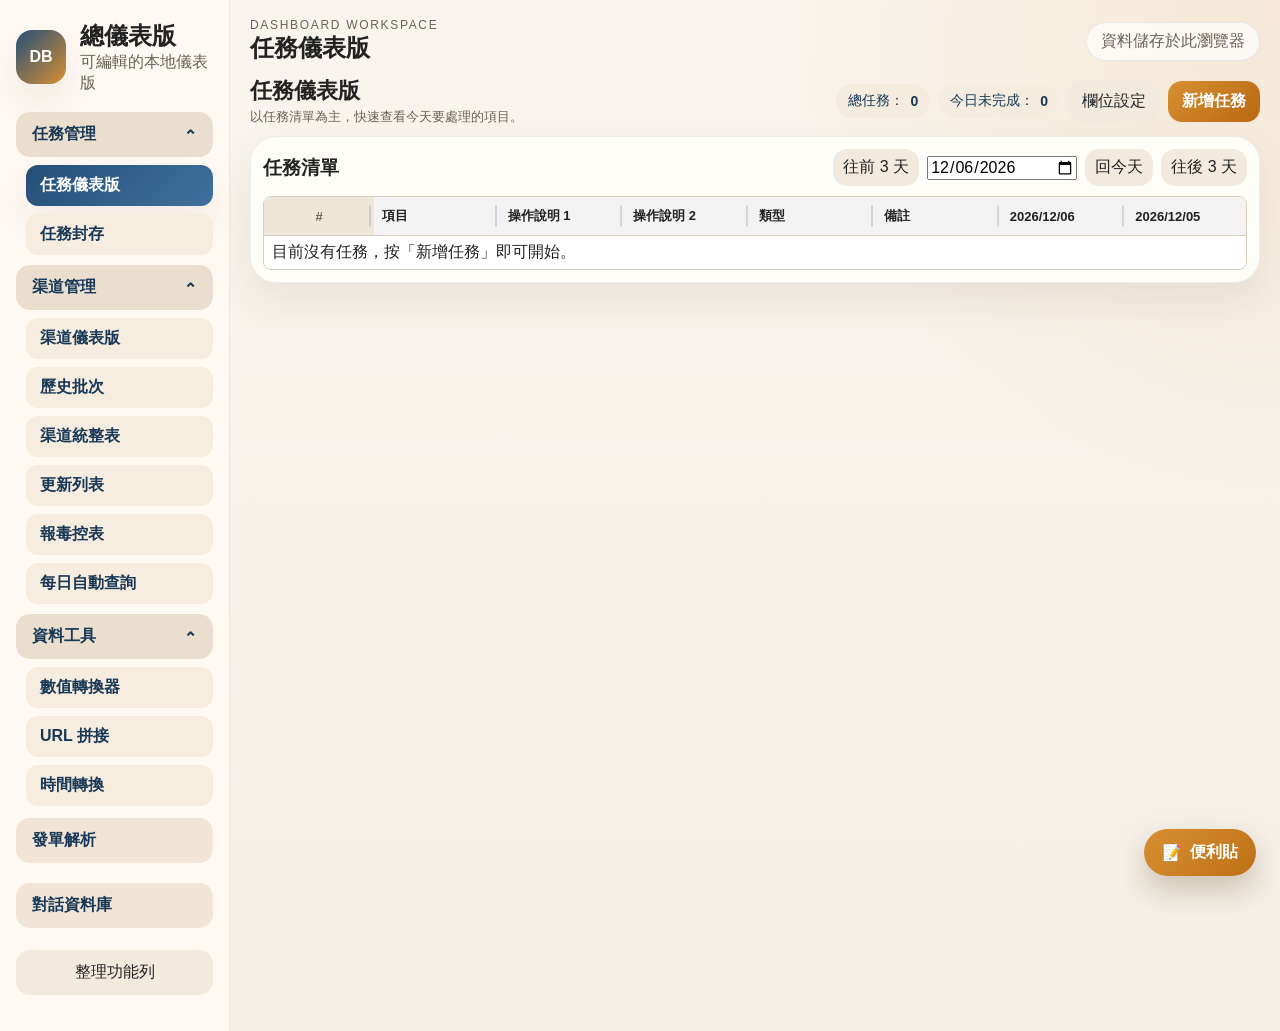
==== commit 43a3a1f0: "Add second-precision time converter to data tools" ====
--- a/index.html
+++ b/index.html
@@ -9,7 +9,8 @@
     <title>總儀表版</title>
     <link rel="stylesheet" href="./styles.css?v=20260909-task-groups" />
     <link rel="stylesheet" href="./channel-summary-ux.css?v=20260916-1" />
-    <link rel="stylesheet" href="./url-builder.css?v=20260923-2" />
+    <link rel="stylesheet" href="./url-builder.css?v=20260923-folder" />
+    <link rel="stylesheet" href="./time-converter.css?v=20261014-1" />
   </head>
   <body>
     <div class="app-shell">
@@ -51,6 +52,7 @@
 
           <button class="nav-button nav-button-standalone" data-view="tools">資料工具</button>
           <button class="nav-button nav-button-standalone" data-view="url-builder" type="button">URL 拼接</button>
+          <button class="nav-button nav-button-standalone" data-view="time-converter" type="button">時間轉換</button>
           <!-- 新增發單解析功能列，可自訂欄位、排序與篩選 -->
           <button class="nav-button nav-button-standalone" data-view="orders">發單解析</button>
           <button class="nav-button nav-button-standalone dialog-db-nav-btn" data-view="conversation-db" type="button">對話資料庫</button>
@@ -649,18 +651,36 @@
           </dialog>
         </section>
 
+        <section id="time-converter-view" class="view">
+          <div class="panel tc-panel">
+            <h3>時間轉換</h3>
+            <p class="hint">印度與台灣時間互轉，精確到秒。優先採用輸入中的時區；若與目標相同，會自動切換目標，避免重複顯示。</p>
+            <form id="tc-form" autocomplete="off">
+              <div class="tc-settings">
+                <label>未標時區時，來源時間<select id="tc-source"><option value="330">印度 UTC+05:30</option><option value="480">台灣 UTC+08:00</option><option value="0">UTC+00:00</option></select></label>
+                <button id="tc-swap" class="secondary-button" type="button">交換來源／目標</button>
+                <label>目標時間<select id="tc-target"><option value="480">台灣 UTC+08:00</option><option value="330">印度 UTC+05:30</option><option value="0">UTC+00:00</option></select></label>
+                <label>非年開頭的日期<select id="tc-order"><option value="auto">自動辨識；歧義時提示</option><option value="dmy">日／月／年</option><option value="mdy">月／日／年</option></select></label>
+              </div>
+              <label for="tc-input">輸入日期與時間</label>
+              <input id="tc-input" type="text" spellcheck="false" placeholder="例如：2026-10-11 21:13:08+08" aria-describedby="tc-status" />
+              <div class="tc-actions"><button class="primary-button" type="submit">轉換</button><button class="secondary-button" type="button" id="tc-now">現在</button><button class="secondary-button" type="button" id="tc-clear">清除</button></div>
+            </form>
+            <p id="tc-status" role="status" aria-live="polite"></p>
+            <div class="tc-results">
+              <article><h4 id="tc-from-label">來源時間</h4><div class="tc-clock" id="tc-from-time">—</div><p id="tc-from-date">—</p><button id="tc-copy-source" class="secondary-button" type="button" disabled>複製來源時間</button></article>
+              <article><h4 id="tc-to-label">轉換結果</h4><div class="tc-clock" id="tc-to-time">—</div><p id="tc-to-date">—</p><button id="tc-copy-target" class="secondary-button" type="button" disabled>複製目標時間</button></article>
+            </div>
+            <p id="tc-diff" class="hint"></p>
+            <div class="tc-actions" id="tc-adjust"><span>調整時間</span><button type="button" class="secondary-button" data-tc-step="-86400">−1 日</button><button type="button" class="secondary-button" data-tc-step="-3600">−1 時</button><button type="button" class="secondary-button" data-tc-step="-60">−1 分</button><button type="button" class="secondary-button" data-tc-step="-1">−1 秒</button><button type="button" class="secondary-button" data-tc-step="1">＋1 秒</button><button type="button" class="secondary-button" data-tc-step="60">＋1 分</button><button type="button" class="secondary-button" data-tc-step="3600">＋1 時</button><button type="button" class="secondary-button" data-tc-step="86400">＋1 日</button></div>
+            <details class="tc-help"><summary>支援哪些輸入格式？</summary>
+              <ul><li>一般日期：2026-10-11 21:13:08、2026/10/11 21:13:08、2026.10.11 21:13:08</li><li>空格分隔：2026 10 11 21 13 08；月、日、時、分、秒可省略前導零</li><li>ISO／時區：2026-10-11T21:13:08+08:00、2026-10-11 21:13:08+08、2026-10-11T13:13:08Z；也支援 +0800、UTC+8、GMT+05:30</li><li>中文：2026年10月11日 21時13分08秒，或 2026年10月11日 下午9:13:08</li><li>連續數字：20261011211308、20261011 211308</li><li>12 小時制：2026/10/11 9:13:08 PM；也支援 AM、上午、下午</li><li>Unix 時間戳：10 位秒數（可帶小數），或 13 位毫秒數</li><li>省略秒時補 00；只有日期時採用 00:00:00，並顯示提示。只有時間則需補日期。</li><li>11/10/2026 21:13:08 等非年開頭格式，可選日／月／年或月／日／年。自動模式只在無歧義時判讀。</li><li>支援全形數字與標點、毫秒（最多 3 位）。拒絕不存在的日期及超出範圍的時間；不猜測 CST／IST 等有歧義的時區縮寫。</li></ul>
+            </details>
+          </div>
+        </section>
         <section id="url-builder-view" class="view">
-          <div class="pwa-workspace">
-            <div class="pwa-heading"><div><span class="pwa-kicker">PWA LINK BUILDER</span><h3>選渠道，快速產生連結</h3><p class="hint">填入 AID 與 TOKEN，完整網址即時生成。</p></div><button id="url-builder-manage" class="secondary-button" type="button">管理渠道 <span id="url-builder-count"></span></button></div>
-            <form id="url-builder-form" autocomplete="off">
-              <div class="pwa-input-card">
-                <div class="pwa-field"><label for="url-builder-channel">渠道</label><select id="url-builder-channel" required></select><p id="url-builder-domain" class="hint"></p></div>
-                <div class="pwa-field"><label for="url-builder-aid">AID <span>數字 ID</span></label><input id="url-builder-aid" type="text" inputmode="numeric" placeholder="例如：135010119" required /></div>
-                <div class="pwa-field pwa-token-field"><label for="url-builder-token">TOKEN</label><input id="url-builder-token" type="text" placeholder="貼上 TOKEN" required spellcheck="false" autocapitalize="off" /></div>
-              </div>
-              <div id="url-builder-result" class="pwa-result-card"><div class="pwa-result-heading"><label for="url-builder-output">完整網址</label><span id="url-builder-result-state">等待輸入</span></div><textarea id="url-builder-output" rows="3" readonly placeholder="選好渠道並填完上方欄位，網址會顯示在這裡。" spellcheck="false"></textarea><div class="pwa-result-actions"><p id="url-builder-status" role="status" aria-live="polite"></p><button id="url-builder-clear" class="ghost-button" type="button">清空輸入</button><button id="url-builder-copy" class="primary-button" type="submit" disabled>複製網址</button></div></div>
-            </form>
-          </div>
+          <div class="pwa-shared-gate panel"><h3>共用渠道 · Google 登入</h3><p>使用指定 Drive 資料夾的權限讀取共用渠道；有編輯權限的同事可新增或修改。</p><p>渠道 17、18 已加入共用清單。之後網站編輯與 Google Sheet 修改會同步到同一份資料。</p><div class="pwa-shared-actions"><a id="pwa-shared-login" class="primary-button" href="https://script.google.com/macros/s/AKfycbz17TUuHO9JhEnrdumGqo_9bpeYX0zs64STPeQPdGOdTt9izgBY2-9KpbF-hJDnhYY_/exec" target="_self" rel="noopener">Google 登入共用版</a><a class="secondary-button" href="https://docs.google.com/spreadsheets/d/1q0fj4U4wxAyQNyZA_U9Gldz5ffz7e0K_rh5YDMs2NAE/edit" target="_blank" rel="noopener">開啟共用 Google Sheet ↗</a></div><p class="hint">登入只確認 Google 電子郵件，不要求存取你的 Drive 或試算表。請使用直接加入指定資料夾分享名單的帳號；檢視者可使用，編輯者可管理渠道。</p></div>
+        <div id="pwa-embedded-workspace" hidden></div>
         </section>
       </main>
     </div>
@@ -769,7 +789,8 @@
 
     <script src="./channel-summary-ux.js?v=20260916-1"></script>
     <script src="./url-builder-model.js?v=20260923-2"></script>
-    <script src="./app.js?v=20260923-editor"></script>
+    <script src="./app.js?v=20261014-time"></script>
+    <script src="./time-converter.js?v=20261014-auto-target"></script>
 
     <script src="./poison-monitor.js"></script>
     <script src="./tenjin-monitor.js?v=20260922-freshness"></script>
@@ -1202,19 +1223,14 @@
       })();
     </script>
 
-    <dialog id="url-builder-manager" class="workspace-dialog" aria-labelledby="pwa-manager-title">
-      <header class="workspace-dialog-header"><div><h3 id="pwa-manager-title">管理渠道</h3><p>修改渠道名稱或網址，也可以新增渠道。儲存後立即生效。</p></div><button id="url-builder-manager-close" type="button" class="ghost-button" aria-label="關閉渠道管理">✕</button></header>
-      <div class="workspace-dialog-body"><div class="pwa-channel-columns"><span>#</span><span>渠道名稱</span><span>渠道網址</span><span></span></div><div id="url-builder-rows"></div><button id="url-builder-add" type="button" class="secondary-button">＋ 新增渠道</button><p class="workspace-storage-note">設定儲存在目前瀏覽器，並包含在主儀表板的 JSON 備份中。</p></div>
-      <footer class="workspace-dialog-footer"><p id="url-builder-manager-error" role="status" aria-live="polite"></p><button id="url-builder-manager-cancel" type="button" class="secondary-button">取消</button><button id="url-builder-manager-save" type="button" class="primary-button">儲存渠道</button></footer>
-    </dialog>
     <dialog id="nav-manager" class="workspace-dialog nav-manager-dialog" aria-labelledby="nav-manager-title">
       <header class="workspace-dialog-header"><div><h3 id="nav-manager-title">整理功能列</h3><p>所有功能與群組皆可拖曳；拖入群組、移回最外層，或直接選擇所屬群組。</p></div><button id="nav-manager-close" type="button" class="ghost-button" aria-label="關閉功能列整理">✕</button></header>
       <div class="nav-manager-toolbar"><span>拖曳排序 · 直接改名 · 自由分組</span><button id="nav-manager-add" type="button" class="secondary-button">＋ 新增群組</button></div>
       <div class="workspace-dialog-body"><div class="nav-organizer-columns"><span></span><span>顯示名稱</span><span>所屬群組</span><span>可見</span><span>調整</span></div><div id="nav-manager-tree"></div></div>
       <footer class="workspace-dialog-footer"><p id="nav-manager-status" role="status" aria-live="polite"></p><button id="nav-manager-cancel" type="button" class="secondary-button">取消</button><button id="nav-manager-save" type="button" class="primary-button">儲存設定</button></footer>
     </dialog>
-    <script src="./url-builder.js?v=20260923-2"></script>
-    <script src="./nav-editor.js?v=20260923-2"></script>
+    <script src="./nav-editor.js?v=20261014-time"></script>
+  <script src="./shared-url-workspace.js?v=20260928-manual"></script>
   </body>
 </html>
 
--- a/url-builder.css
+++ b/url-builder.css
@@ -93,3 +93,17 @@
   .nav-organizer-children { margin-left: 5px; padding-left: 7px; }
 }
 .pwa-channel-columns, .nav-organizer-columns { position: sticky; top: -16px; background: var(--panel); z-index: 1; padding-top: 8px; }
+
+.pwa-channel-heading { display: flex; justify-content: space-between; align-items: center; gap: 10px; margin-bottom: 9px; }
+#url-builder-form .pwa-channel-heading label { margin: 0; }
+.pwa-source-switch { display: flex; padding: 3px; border-radius: 8px; background: #eee8df; }
+.pwa-source-switch button { border: 0; background: transparent; color: var(--muted); padding: 5px 9px; border-radius: 6px; font-size: 12px; cursor: pointer; }
+.pwa-source-switch button[aria-pressed="true"] { background: white; color: var(--brand); box-shadow: 0 1px 4px #00000012; }
+.pwa-uid-query { display: flex; gap: 10px; }
+#url-builder-form .pwa-uid-query input { flex: 1; width: 0; }
+#url-builder-query { white-space: nowrap; border: 1px solid var(--line); }
+#url-builder-query:disabled { opacity: .6; cursor: wait; }
+#url-builder-query-status { font-size: 12px; margin: 8px 0 0; }
+#url-builder-form [hidden] { display: none !important; }
+
+.pwa-shared-gate{max-width:1180px;margin:10px auto 24px;padding:28px}.pwa-shared-gate h3{font-size:24px;margin:0 0 14px}.pwa-shared-gate p{line-height:1.7;color:var(--muted)}.pwa-shared-actions{display:flex;flex-wrap:wrap;align-items:center;gap:12px;margin:22px 0}.pwa-shared-actions a{text-decoration:none;display:inline-block}.pwa-shared-actions .primary-button{color:white;background:var(--brand)}#url-builder-local-workspace[hidden]{display:none!important}
--- a/time-converter.css
+++ b/time-converter.css
@@ -0,0 +1,20 @@
+
+.tc-panel { max-width: 1200px; }
+.tc-settings { display:flex; flex-wrap:wrap; align-items:end; gap:16px; margin:24px 0; }
+.tc-settings label { display:grid; gap:8px; flex:1 1 190px; }
+.tc-panel select, #tc-input { padding:12px; border:1px solid var(--line); border-radius:10px; background:#fff; color:var(--ink); min-width:0; }
+#tc-input { display:block; width:100%; margin-top:10px; font-size:18px; }
+.tc-actions { display:flex; flex-wrap:wrap; align-items:center; gap:10px; margin:16px 0; }
+.tc-results { display:grid; grid-template-columns:repeat(2,minmax(0,1fr)); gap:20px; }
+.tc-results article { padding:24px; border-radius:16px; background:var(--brand-strong); color:#fff; }
+.tc-results article:nth-child(2) { background:var(--brand); }
+.tc-results h4 { margin:0 0 20px; font-size:17px; }
+.tc-clock { font-size:clamp(30px,4.5vw,66px); font-weight:700; font-variant-numeric:tabular-nums; overflow-wrap:anywhere; }
+.tc-results p { font-size:17px; margin:12px 0 20px; }
+#tc-status { min-height:24px; overflow-wrap:anywhere; }
+#tc-status.tc-error { color:#9d2020; }
+.tc-help { border-top:1px solid var(--line); padding-top:18px; line-height:1.9; }
+.tc-help summary { cursor:pointer; font-weight:700; }
+.tc-help li { overflow-wrap:anywhere; }
+.tc-panel button:disabled { opacity:.5; cursor:not-allowed; }
+@media(max-width:650px) { .tc-results { grid-template-columns:1fr; } .tc-results article { padding:18px; } }
